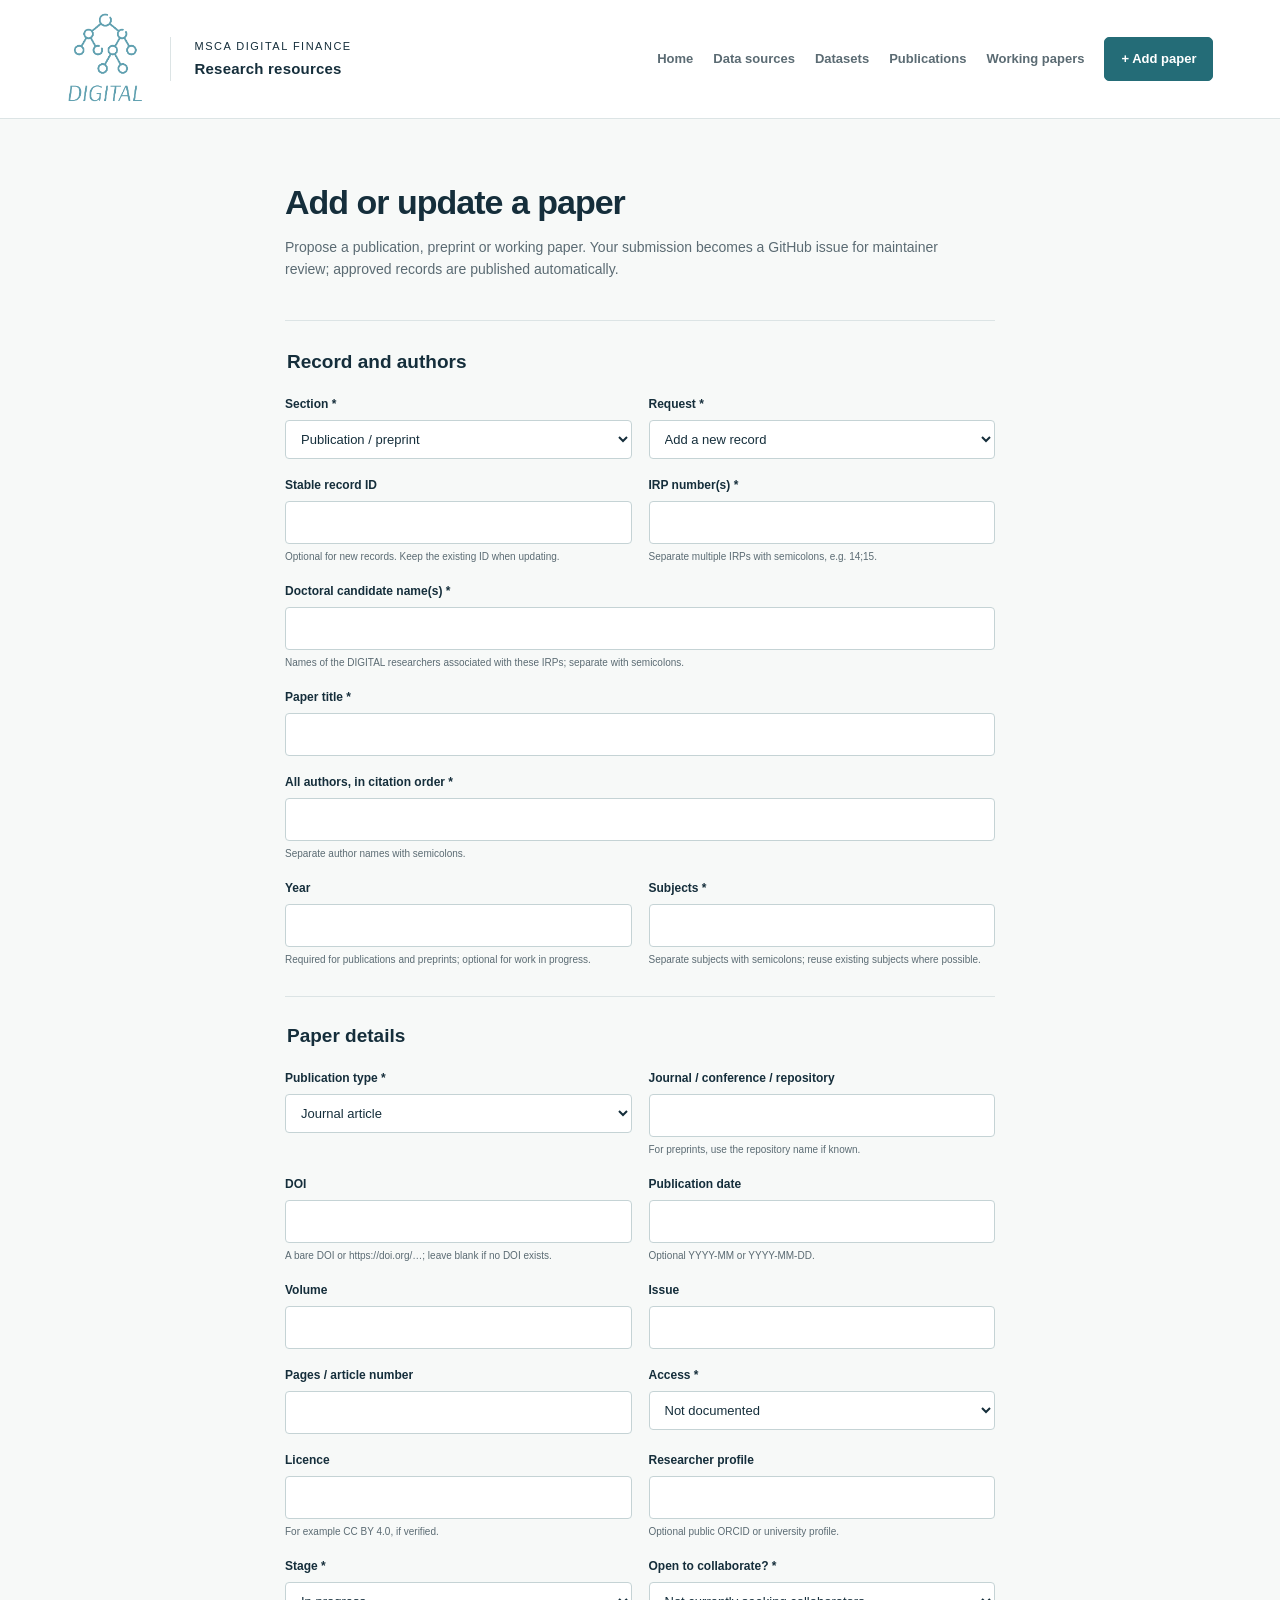
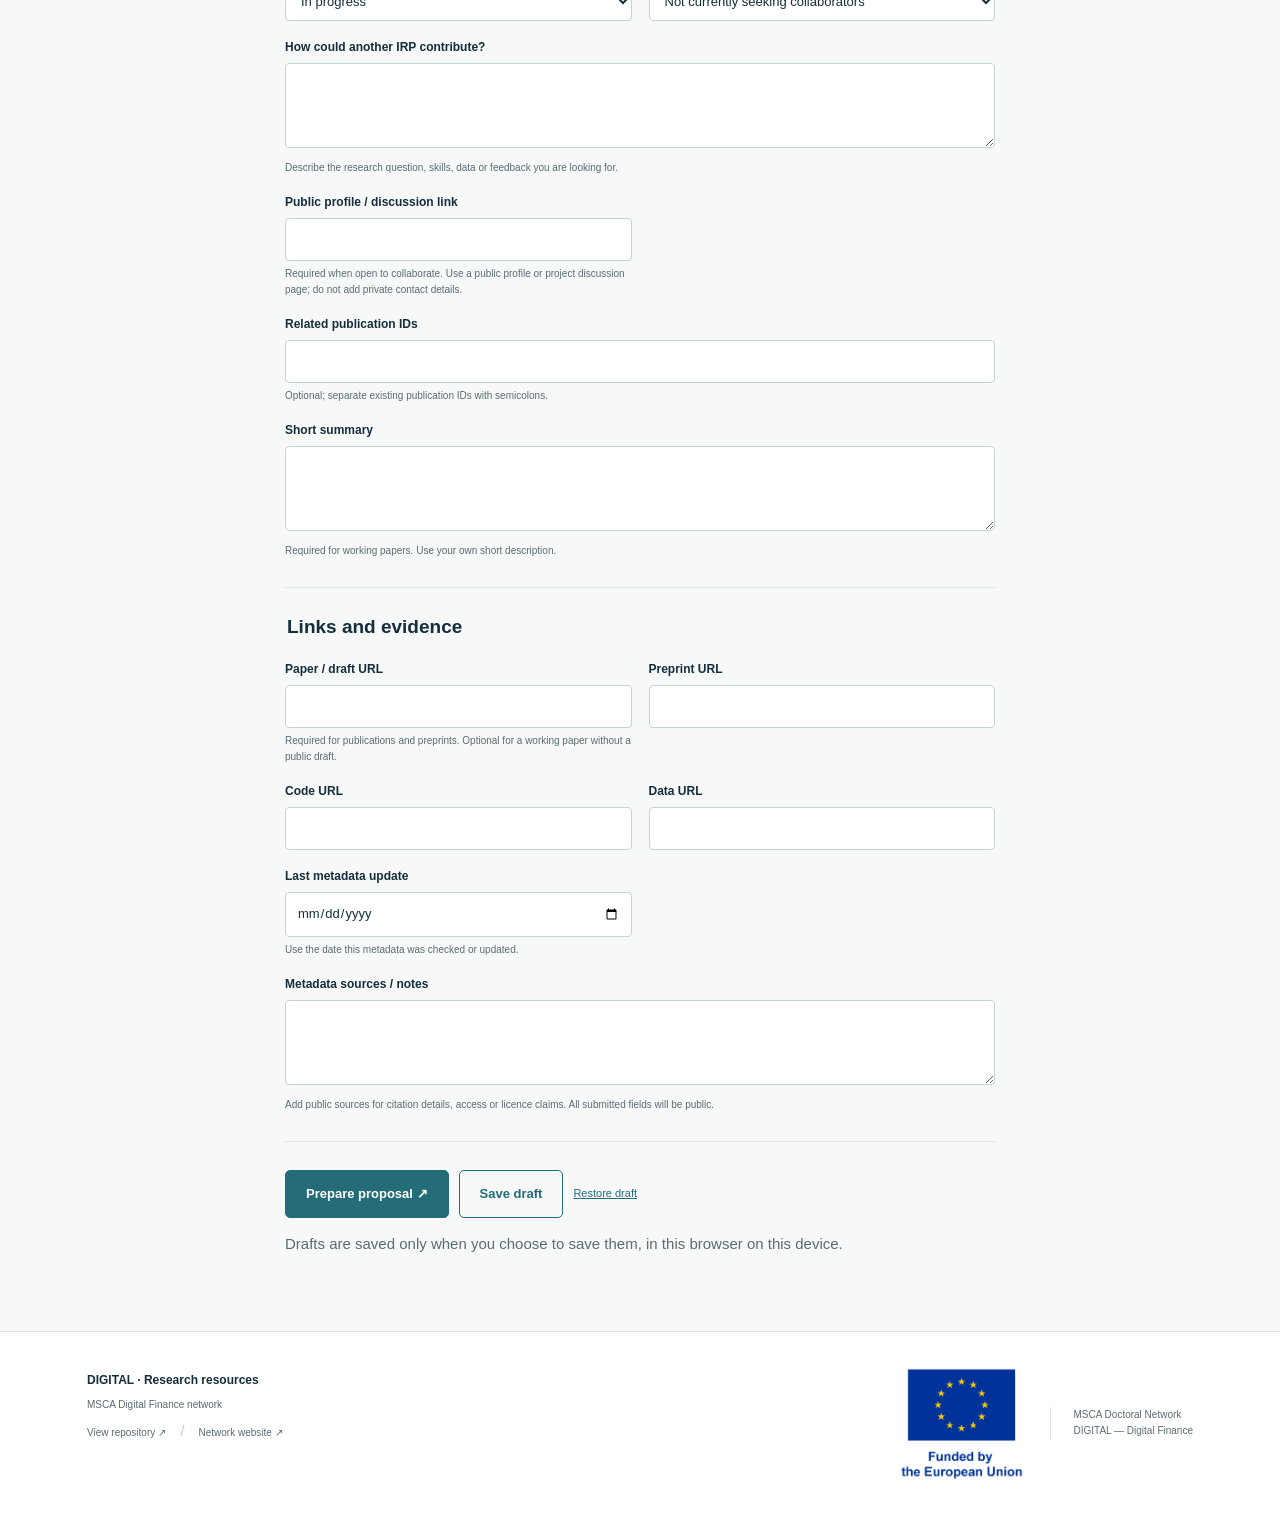
==== site/contribute.html @ f8cf473d "Build publications and working papers catalogue with issue approvals" ====
<!doctype html>
<html lang="en"><head><meta charset="utf-8"><meta name="viewport" content="width=device-width,initial-scale=1"><meta name="description" content="Publications, preprints and working papers from doctoral candidates in the MSCA Digital Finance network."><title>Add or update a paper · DIGITAL</title><link rel="stylesheet" href="assets/styles.css"><script src="assets/publications.js" defer></script></head><body><a class="skip" href="#main">Skip to content</a><header class="header"><a class="brand" href="/" aria-label="DIGITAL research resources home"><span class="logo-crop"><img src="assets/digital-logo.png" alt="DIGITAL"></span><span class="brand-label">MSCA Digital Finance<br><strong>Research resources</strong></span></a><nav aria-label="Main navigation"><a href="/">Home</a><a href="/Data_inventory/">Data sources</a><a href="/Data_inventory/datasets.html">Datasets</a><a href="/Publications/">Publications</a><a href="/Publications/working-papers.html">Working papers</a><a class="button small" href="/Publications/contribute.html">+ Add paper</a></nav></header><main id="main"><div class="page-content research-form"><div class="page-heading"><h1>Add or update a paper</h1><p>Propose a publication, preprint or working paper. Your submission becomes a GitHub issue for maintainer review; approved records are published automatically.</p></div><noscript><p>This form requires JavaScript. <a href="https://github.com/MSCA-DN-Digital-Finance/Publications/issues/new?template=research-proposal.md">Open a research proposal on GitHub</a>.</p></noscript><form id="research-form"><fieldset><legend>Record and authors</legend><div class="form-grid"><div class="field "><label for="kind">Section *</label><select id="kind" name="kind" required><option value="publication">Publication / preprint</option><option value="working-paper">Working paper</option></select></div><div class="field "><label for="action">Request *</label><select id="action" name="action" required><option value="add">Add a new record</option><option value="update">Update an existing record</option></select></div><div class="field "><label for="id">Stable record ID</label><input id="id" name="id" type="text" maxlength="700" pattern="[a-z0-9]+(-[a-z0-9]+)*"><small>Optional for new records. Keep the existing ID when updating.</small></div><div class="field "><label for="irp_numbers">IRP number(s) *</label><input id="irp_numbers" name="irp_numbers" type="text" maxlength="700" required pattern="[1-9][0-9]*(;[1-9][0-9]*)*"><small>Separate multiple IRPs with semicolons, e.g. 14;15.</small></div><div class="field wide"><label for="researcher_names">Doctoral candidate name(s) *</label><input id="researcher_names" name="researcher_names" type="text" maxlength="700" required><small>Names of the DIGITAL researchers associated with these IRPs; separate with semicolons.</small></div><div class="field wide"><label for="title">Paper title *</label><input id="title" name="title" type="text" maxlength="700" required></div><div class="field wide"><label for="authors">All authors, in citation order *</label><input id="authors" name="authors" type="text" maxlength="700" required><small>Separate author names with semicolons.</small></div><div class="field "><label for="year">Year</label><input id="year" name="year" type="text" maxlength="700" pattern="(18|19|20|21)[0-9]{2}"><small>Required for publications and preprints; optional for work in progress.</small></div><div class="field "><label for="subjects">Subjects *</label><input id="subjects" name="subjects" type="text" maxlength="700" required><small>Separate subjects with semicolons; reuse existing subjects where possible.</small></div></div></fieldset><fieldset><legend>Paper details</legend><div class="form-grid"><div class="field " data-for="publication"><label for="type">Publication type *</label><select id="type" name="type" required><option value="journal-article">Journal article</option><option value="conference-paper">Conference paper</option><option value="preprint">Preprint</option><option value="book-chapter">Book chapter</option><option value="other">Other</option></select></div><div class="field " data-for="publication"><label for="venue">Journal / conference / repository</label><input id="venue" name="venue" type="text" maxlength="700"><small>For preprints, use the repository name if known.</small></div><div class="field " data-for="publication"><label for="doi">DOI</label><input id="doi" name="doi" type="text" maxlength="700"><small>A bare DOI or https://doi.org/…; leave blank if no DOI exists.</small></div><div class="field " data-for="publication"><label for="publication_date">Publication date</label><input id="publication_date" name="publication_date" type="text" maxlength="700" pattern="[0-9]{4}-[0-9]{2}(-[0-9]{2})?"><small>Optional YYYY-MM or YYYY-MM-DD.</small></div><div class="field " data-for="publication"><label for="volume">Volume</label><input id="volume" name="volume" type="text" maxlength="700"></div><div class="field " data-for="publication"><label for="issue">Issue</label><input id="issue" name="issue" type="text" maxlength="700"></div><div class="field " data-for="publication"><label for="pages">Pages / article number</label><input id="pages" name="pages" type="text" maxlength="700"></div><div class="field " data-for="publication"><label for="access">Access *</label><select id="access" name="access" required><option value="unknown">Not documented</option><option value="open-access">Open access</option><option value="subscription">Subscription / institutional</option></select></div><div class="field " data-for="publication"><label for="license">Licence</label><input id="license" name="license" type="text" maxlength="700"><small>For example CC BY 4.0, if verified.</small></div><div class="field " data-for="publication"><label for="researcher_url">Researcher profile</label><input id="researcher_url" name="researcher_url" type="url" maxlength="700"><small>Optional public ORCID or university profile.</small></div><div class="field " data-for="working-paper"><label for="status">Stage *</label><select id="status" name="status" required><option value="in-progress">In progress</option><option value="idea">Research idea</option><option value="draft">Draft available</option><option value="under-review">Under review</option><option value="paused">Paused</option><option value="completed">Completed</option></select></div><div class="field " data-for="working-paper"><label for="open_to_collaborate">Open to collaborate? *</label><select id="open_to_collaborate" name="open_to_collaborate" required><option value="no">Not currently seeking collaborators</option><option value="yes">Yes — open to collaborate</option></select></div><div class="field wide" data-for="working-paper"><label for="collaboration_needs">How could another IRP contribute?</label><textarea id="collaboration_needs" name="collaboration_needs" rows="3" maxlength="2500"></textarea><small>Describe the research question, skills, data or feedback you are looking for.</small></div><div class="field " data-for="working-paper"><label for="contact_url">Public profile / discussion link</label><input id="contact_url" name="contact_url" type="url" maxlength="700"><small>Required when open to collaborate. Use a public profile or project discussion page; do not add private contact details.</small></div><div class="field wide" data-for="working-paper"><label for="related_publication_ids">Related publication IDs</label><input id="related_publication_ids" name="related_publication_ids" type="text" maxlength="700"><small>Optional; separate existing publication IDs with semicolons.</small></div><div class="field wide"><label for="summary">Short summary</label><textarea id="summary" name="summary" rows="3" maxlength="2500"></textarea><small>Required for working papers. Use your own short description.</small></div></div></fieldset><fieldset><legend>Links and evidence</legend><div class="form-grid"><div class="field "><label for="link">Paper / draft URL</label><input id="link" name="link" type="url" maxlength="700"><small>Required for publications and preprints. Optional for a working paper without a public draft.</small></div><div class="field " data-for="publication"><label for="preprint_url">Preprint URL</label><input id="preprint_url" name="preprint_url" type="url" maxlength="700"></div><div class="field "><label for="code_url">Code URL</label><input id="code_url" name="code_url" type="url" maxlength="700"></div><div class="field "><label for="data_url">Data URL</label><input id="data_url" name="data_url" type="url" maxlength="700"></div><div class="field "><label for="last_updated">Last metadata update</label><input id="last_updated" name="last_updated" type="date" maxlength="700"><small>Use the date this metadata was checked or updated.</small></div><div class="field wide"><label for="provenance">Metadata sources / notes</label><textarea id="provenance" name="provenance" rows="3" maxlength="2500"></textarea><small>Add public sources for citation details, access or licence claims. All submitted fields will be public.</small></div></div></fieldset><div class="form-actions"><button class="button" type="submit">Prepare proposal ↗</button><button class="button secondary" type="button" id="save-draft">Save draft</button><button class="text-button" type="button" id="restore-draft">Restore draft</button></div><p id="form-status" class="form-status" role="status" aria-live="polite"></p><section id="proposal-review" hidden><h2>Review your proposal</h2><p>No information has been sent. Open the issue, review it on GitHub, then submit it. A maintainer approves it by adding <code>publication-approved</code>; the CSV and website update automatically.</p><pre id="proposal-json" tabindex="0"></pre><div class="form-actions"><a id="open-issue" class="button" target="_blank" rel="noopener noreferrer">Open proposal on GitHub ↗</a><button id="download-json" class="button secondary" type="button">Download proposal JSON ↓</button></div><p id="long-proposal" hidden>This proposal is too long for a prefilled link. Download the JSON, then paste it into exactly one fenced <code>json</code> block in <a href="https://github.com/MSCA-DN-Digital-Finance/Publications/issues/new?template=research-proposal.md">a new issue</a>.</p></section><p class="muted">Drafts are saved only when you choose to save them, in this browser on this device.</p></form></div></main><footer class="footer"><div><strong>DIGITAL · Research resources</strong><p>MSCA Digital Finance network</p><a href="https://github.com/MSCA-DN-Digital-Finance/Publications">View repository ↗</a> <span class="footer-separator">/</span> <a href="https://www.digital-finance-msca.com/">Network website ↗</a></div><div class="funding"><img src="assets/eu-funded.png" alt="Funded by the European Union"><p>MSCA Doctoral Network<br>DIGITAL — Digital Finance</p></div></footer><!-- RESEARCH_DATA --></body></html>
---- site/assets/styles.css ----
:root{--ink:#152e3b;--muted:#5b6b73;--teal:#246c77;--accent:#79b5bd;--line:#dce4e5;--paper:#f7f9f8;--navy:#102e3b;--serif:Georgia,'Times New Roman',serif}*{box-sizing:border-box}html{scroll-behavior:smooth;scroll-padding-top:24px}body{margin:0;color:var(--ink);background:var(--paper);font:15px/1.6 -apple-system,BlinkMacSystemFont,'Segoe UI',sans-serif}a{color:var(--teal);text-decoration:none}a:hover{text-decoration:underline}button,input,select,textarea{font:inherit;color:inherit}button,a,input,select,textarea{-webkit-tap-highlight-color:transparent}button{cursor:pointer}button:disabled{cursor:default;opacity:.5}:focus-visible{outline:3px solid #b06d16;outline-offset:4px}button,a{touch-action:manipulation}.header{background:#fff;min-height:112px;padding:12px 5.2%;display:flex;justify-content:space-between;align-items:center;border-bottom:1px solid var(--line);gap:30px}.brand{display:flex;align-items:center;gap:25px;color:var(--ink)}.brand:hover{text-decoration:none}.logo-crop{position:relative;width:78px;height:94px;display:block;overflow:hidden}.logo-crop img{position:absolute;width:182px;height:182px;max-width:none;left:-53px;top:-43px}.brand-label{border-left:1px solid var(--line);padding-left:24px;font-size:11px;text-transform:uppercase;letter-spacing:1.5px;line-height:1.7}.brand-label strong{font-size:15px;letter-spacing:.2px;text-transform:none}nav{display:flex;align-items:center;gap:30px;font-size:13px;font-weight:600}nav a{color:var(--muted)}nav a.active{color:var(--teal)}.button{display:inline-flex;align-items:center;justify-content:center;gap:24px;background:var(--teal);color:white;border:1px solid var(--teal);border-radius:5px;padding:13px 20px;font-weight:600;font-size:13px;text-decoration:none;line-height:1.5}.button:hover{background:#195460;text-decoration:none}.button.small{padding:11px 16px}.button.secondary{background:transparent;color:var(--teal)}.eyebrow{font-size:10px;letter-spacing:1.9px;font-weight:700;display:flex;align-items:center;gap:9px}h1,h2,h3,p{margin-top:0}h1{font:normal clamp(38px,4.2vw,63px)/1.08 var(--serif);letter-spacing:-1.5px;margin:25px 0 22px}h1 em{font-weight:normal;color:#99c9cc}h2{font:normal 32px/1.2 var(--serif);letter-spacing:-.7px;margin:11px 0 12px}h3{font-size:16px;line-height:1.4}.catalogue{padding:35px 6.8% 30px}.section-top{display:flex;align-items:center;justify-content:space-between;gap:20px}.muted{color:var(--muted)}.text-link{font-size:12px;font-weight:600}.search-wrap{display:flex;align-items:center;gap:12px;background:white;border:1px solid #c9d6d8;border-radius:6px;padding:15px 19px;margin:22px 0 30px;box-shadow:0 2px 5px #17314003}.search-wrap input{border:0;outline:none;width:100%;font-size:14px;background:transparent}.search-wrap:focus-within{outline:2px solid var(--teal);outline-offset:1px}.search-wrap svg{flex-shrink:0;color:var(--muted)}kbd{font:12px monospace;color:var(--muted);border:1px solid var(--line);border-radius:4px;padding:0 7px}.catalogue-layout{display:grid;grid-template-columns:214px minmax(0,1fr);gap:35px}.filters{padding-top:6px}.filter-heading{display:flex;justify-content:space-between;align-items:baseline;margin-bottom:21px}.filter-heading h3{font-size:12px;font-weight:600;margin:0}.text-button{padding:0;border:0;background:transparent;color:var(--teal);font-size:11px;text-decoration:underline}.filters label{display:block;font-size:11px;font-weight:600;margin-bottom:7px}.filters select{width:100%;padding:9px 10px;background:white;border:1px solid var(--line);border-radius:4px;margin-bottom:22px;font-size:12px}.filter-tip{border-top:1px solid var(--line);padding-top:22px;color:var(--muted);font-size:11px;display:flex;gap:9px}.filter-tip p{margin-bottom:16px}.filters>.text-link{font-size:11px}.results-toolbar{display:flex;justify-content:space-between;align-items:center;gap:10px}.tabs{display:flex;gap:3px;border-bottom:1px solid var(--line)}.tabs button{border:0;border-bottom:2px solid transparent;background:transparent;font-size:12px;font-weight:600;padding:7px 10px 12px;color:var(--muted)}.tabs button.selected{border-color:var(--teal);color:var(--teal)}.tabs span{font-size:10px;padding:2px 5px;background:#e9eeef;border-radius:4px;margin-left:3px}.sort-label{font-size:10px;color:var(--muted);white-space:nowrap}.sort-label select{border:0;background:transparent;font-size:11px;max-width:130px}.results-meta{display:flex;justify-content:space-between;font-size:10px;color:var(--muted);padding:17px 0 12px}.results-meta p{margin:0}.entry{display:grid;grid-template-columns:minmax(0,1fr) 182px;gap:24px;background:white;border:1px solid var(--line);border-radius:6px;margin-bottom:12px;padding:23px 24px;transition:border-color .15s,box-shadow .15s}.entry:hover{border-color:#8db7bd;box-shadow:0 3px 12px #12374508}.entry-top{display:flex;align-items:center;gap:12px;margin-bottom:8px}.entry-type{font-size:9px;text-transform:uppercase;letter-spacing:1.1px;color:var(--muted)}.entry h3{margin:0 0 7px;font-size:17px;font-weight:600;overflow-wrap:anywhere}.entry-title{color:var(--ink);text-align:left;background:transparent;border:0;padding:0;font-weight:600;line-height:1.4}.entry-title:hover{color:var(--teal);text-decoration:underline}.entry p{font-size:12px;color:var(--muted);line-height:1.65;margin-bottom:13px;display:-webkit-box;-webkit-line-clamp:2;-webkit-box-orient:vertical;overflow:hidden}.tags{display:flex;flex-wrap:wrap;gap:6px}.tag{color:#576d75;background:#f0f4f3;border-radius:3px;padding:2px 7px;font-size:9px}.entry-aside{border-left:1px solid #edf0f1;padding-left:21px;display:flex;align-items:flex-start;flex-direction:column;gap:10px}.badge{display:inline-flex;align-items:center;gap:6px;font-size:10px;font-weight:600;padding:4px 9px;background:#e9f4ed;color:#286347;border-radius:4px}.badge:before{content:'';width:5px;height:5px;background:currentColor;border-radius:50%;flex-shrink:0}.badge.request{background:#fbf0dd;color:#805b17}.badge.institutional,.badge.restricted{background:#eeeaf4;color:#65507e}.badge.unknown{background:#edf0f1;color:#5b6b73}.entry-fact{font-size:10px;color:var(--muted);line-height:1.6}.entry-fact strong{font-weight:500;color:var(--ink)}.entry-aside button{font-size:10px;background:none;border:0;padding:0;color:var(--teal);font-weight:600;margin-top:auto}.empty{padding:50px 20px;text-align:center;border:1px dashed var(--line);border-radius:6px}.contribute-banner{margin:0 6.8% 65px;padding:35px 38px;background:#eaf1f0;border:1px solid #dce6e4;border-radius:6px;display:flex;justify-content:space-between;align-items:center;gap:30px}.contribute-banner h2{font-size:27px}.contribute-banner p{font-size:12px;color:var(--muted);margin:0}.footer{border-top:1px solid var(--line);padding:35px 6.8%;display:flex;justify-content:space-between;gap:35px;background:white}.footer strong{font-size:12px}.footer p,.footer a{font-size:10px;color:var(--muted);margin:6px 0}.footer-separator{padding:0 10px;color:#c4cece}.funding{display:flex;align-items:center;gap:25px}.funding img{width:125px;height:auto}.funding p{border-left:1px solid var(--line);padding-left:22px}.skip{position:absolute;left:15px;top:-100px;z-index:99;background:white;padding:12px}.skip:focus{top:10px}dialog{border:0;border-radius:10px;padding:0;width:min(940px,94vw);max-height:90vh;color:var(--ink);box-shadow:0 24px 90px #102e3b40}dialog::backdrop{background:#0a222bbb;backdrop-filter:blur(3px)}.dialog-close{position:absolute;top:15px;right:17px;width:35px;height:35px;background:white;border:1px solid var(--line);border-radius:50%;font-size:25px;line-height:1}.detail-header{background:#f0f5f4;padding:38px 45px 25px}.detail-header h2{font-size:32px;margin-right:25px;overflow-wrap:anywhere}.detail-header p{color:var(--muted);font-size:13px;max-width:740px}.detail-body{padding:30px 45px 40px}.access-panel{background:#f2f7f5;border-left:3px solid var(--teal);padding:20px 23px;margin-bottom:28px}.access-panel h3{font-size:12px;text-transform:uppercase;letter-spacing:1px;margin-bottom:9px}.access-panel p{font-size:13px;white-space:pre-line}.detail-grid{display:grid;grid-template-columns:1fr 1fr;gap:15px 35px;margin:0}.detail-grid>div{border-bottom:1px solid var(--line);padding-bottom:15px}.detail-grid dt{font-size:10px;color:var(--muted);text-transform:uppercase;letter-spacing:1px;margin-bottom:7px}.detail-grid dd{font-size:13px;margin:0;white-space:pre-line;overflow-wrap:anywhere}.unknown-value{color:#69777e;font-style:italic}.detail-links{display:flex;flex-wrap:wrap;gap:15px;margin-top:25px}.detail-provenance{border-top:1px solid var(--line);margin-top:28px;padding-top:18px;color:var(--muted);font-size:11px}.related{margin-top:25px}.related button{background:white;border:1px solid var(--line);padding:8px 12px;border-radius:4px;color:var(--teal);font-size:12px;margin:4px}.page-heading{padding:50px 0 25px;border-bottom:1px solid var(--line);margin-bottom:30px}.page-heading h1{font-size:45px;margin:15px 0}.page-heading p{color:var(--muted);max-width:700px;font-size:14px}.page-content{max-width:1020px;margin:auto;padding:0 35px 60px}.form-layout{display:grid;grid-template-columns:minmax(0,1fr) 235px;gap:45px}fieldset{border:0;border-bottom:1px solid var(--line);padding:0 0 28px;margin:0 0 28px;min-width:0}legend{font:normal 25px var(--serif);margin-bottom:22px}.form-grid{display:grid;grid-template-columns:1fr 1fr;gap:17px}.field.wide{grid-column:1/-1}.field label{display:block;font-size:12px;font-weight:600;margin-bottom:6px}.field input,.field select,.field textarea{width:100%;border:1px solid #c5d3d5;background:#fff;border-radius:4px;padding:10px 11px;font-size:13px}.field textarea{resize:vertical;min-height:85px}.field small{font-size:10px;color:var(--muted);display:block;margin-top:5px}.form-aside{font-size:12px;color:var(--muted)}.form-aside h3{color:var(--ink);font-size:13px}.form-aside ol{padding-left:19px;line-height:1.8}.form-aside li{margin-bottom:10px}.callout{background:#eaf1f0;border-radius:6px;padding:22px}.form-actions{display:flex;flex-wrap:wrap;gap:10px}.form-status{font-size:12px;color:var(--teal);margin-top:14px}pre{background:#eef2f2;padding:18px;white-space:pre-wrap;overflow-wrap:anywhere;font:11px/1.6 monospace;border-radius:5px;max-height:400px;overflow:auto}.guide-grid{display:grid;grid-template-columns:1fr 1fr;gap:28px}.guide-card{padding:25px;background:white;border:1px solid var(--line);border-radius:6px}.guide-card h2{font-size:25px}.guide-card p,.guide-card li{font-size:13px;color:var(--muted)}.guide-card ul{padding-left:18px}.inline-links{display:flex;gap:15px;flex-wrap:wrap}.no-scroll{overflow:hidden}[hidden]{display:none!important}@media(min-width:1600px){body{max-width:1600px;margin:auto}}@media(max-width:1100px){.header{padding-inline:4%}nav{gap:18px}.catalogue{padding-inline:5%}.catalogue-layout{grid-template-columns:185px minmax(0,1fr);gap:23px}.entry{padding:20px;grid-template-columns:minmax(0,1fr) 145px;gap:15px}.entry-aside{padding-left:15px}.results-toolbar{align-items:flex-start}.tabs button{padding-inline:5px}.sort-label{padding-top:6px}.results-meta>span{display:none}}@media(max-width:760px){.header{flex-wrap:wrap;gap:10px;padding:12px 5%}.brand-label{padding-left:15px}.brand{gap:12px}nav{width:100%;justify-content:space-between;gap:10px;font-size:11px;padding:7px 0}nav .button{font-size:11px;padding:8px 10px}.note-icon,.catalogue{padding:35px 5%}.section-top{align-items:flex-start;flex-direction:column;gap:5px}h2{font-size:29px}.eyebrow{font-size:8px}.search-wrap{margin:18px 0 23px;padding:13px}.search-wrap input{font-size:12px}kbd{display:none}.catalogue-layout{display:block}.filters{display:grid;grid-template-columns:1fr 1fr;column-gap:12px;margin-bottom:16px}.filter-heading{grid-column:1/-1;margin-bottom:13px}.filters label{margin-bottom:4px}.filters select{margin-bottom:12px;grid-row:auto}.filters label[for=access-filter]{grid-column:1;grid-row:2}.filters #access-filter{grid-column:1;grid-row:3}.filters label[for=subject-filter]{grid-column:2;grid-row:2}.filters #subject-filter{grid-column:2;grid-row:3}.filters label[for=region-filter]{grid-column:1;grid-row:4}.filters #region-filter{grid-column:1;grid-row:5}.filters label[for=irp-filter]{grid-column:2;grid-row:4}.filters #irp-filter{grid-column:2;grid-row:5}.filters label[for=format-filter]{grid-column:1;grid-row:6}.filters #format-filter{grid-column:1;grid-row:7}.filter-tip{grid-column:1/-1;padding-top:10px}.filters>.text-link{display:none}.tabs button{font-size:11px;padding:8px 7px}.results-toolbar{flex-wrap:wrap;gap:10px}.sort-label{margin-left:auto}.entry{grid-template-columns:1fr;gap:15px;padding:18px}.entry h3{font-size:16px}.entry-aside{border-left:0;border-top:1px solid #edf0f1;padding:12px 0 0;flex-direction:row;align-items:center;flex-wrap:wrap;gap:10px 16px}.entry-aside button{margin:0 0 0 auto}.entry p{-webkit-line-clamp:3}.entry-fact{font-size:9px}.contribute-banner{margin:0 5% 35px;display:block;padding:25px}.contribute-banner .button{margin-top:20px}.contribute-banner h2{font-size:25px}.footer{flex-direction:column;padding:25px 5%;gap:25px}.funding img{width:115px}.detail-header,.detail-body{padding:28px 22px}.detail-header h2{font-size:27px}.detail-grid{grid-template-columns:1fr}.page-content{padding:0 22px 40px}.page-heading{padding-top:30px}.page-heading h1{font-size:36px}.form-layout,.guide-grid{grid-template-columns:1fr;gap:25px}.form-aside{grid-row:1}.form-grid{grid-template-columns:1fr}.field{grid-column:1/-1}.desktop{display:none}}@media(prefers-reduced-motion:reduce){html{scroll-behavior:auto}*{transition:none!important}}

/* The source catalogue is the homepage; subjects link directly to its provider list. */
.source-heading h1{font-family:inherit;font-size:34px;font-weight:600;line-height:1.2;letter-spacing:-1px;margin:0 0 8px}
.source-heading p{font-size:13px;color:var(--muted);margin:0}
.inventory-counts{display:flex;gap:20px;color:var(--muted);font-size:12px;white-space:nowrap}
.inventory-counts strong{color:var(--ink);font-weight:600}
.subject-browser{margin:25px 0 24px;padding:17px 22px 20px;background:#fff;border:1px solid var(--line);border-radius:6px}
.subject-heading{display:flex;justify-content:space-between;align-items:baseline;gap:15px;margin-bottom:14px}
.subject-heading h2{font-family:inherit;font-size:12px;font-weight:600;letter-spacing:0;margin:0}
.subject-heading>span{font-size:10px;color:var(--muted)}
.subject-cloud{display:flex;flex-wrap:wrap;justify-content:center;align-items:center;gap:8px 12px;max-width:940px;margin:0 auto}
.subject-chip{display:inline-flex;align-items:center;gap:7px;min-height:38px;max-width:100%;font-size:var(--subject-size,13px);line-height:1.2;font-weight:500;border:1px solid transparent;border-radius:5px;padding:6px 9px;background:transparent;color:var(--teal);text-align:left;overflow-wrap:anywhere}
.subject-chip:hover{background:#edf5f4;border-color:#c5dcde}
.subject-chip[aria-pressed=true]{background:#e3efed;border-color:#a6c8c9;color:#164f58}
.subject-chip.subject-all{font-size:12px;color:var(--muted)}
.subject-count{font-size:10px;font-weight:400;color:var(--muted);align-self:flex-start;margin-top:2px}
.list-heading{display:flex;justify-content:space-between;align-items:baseline;gap:15px}
.list-heading h2{font-family:inherit;font-size:20px;line-height:1.4;font-weight:600;letter-spacing:-.3px;margin:0;scroll-margin-top:25px}
.catalogue .search-wrap{margin:17px 0 23px}
.contribute-note{margin:0 6.8% 35px;font-size:12px;color:var(--muted)}
@media(max-width:760px){
 .source-heading{gap:15px}.source-heading h1{font-size:29px}.inventory-counts{font-size:11px;gap:16px}
 .catalogue{padding-top:25px}.subject-browser{padding:15px 12px;margin:20px 0}.subject-heading{gap:8px;margin-bottom:10px}.subject-heading>span{font-size:9px}
 .subject-cloud{gap:4px}.subject-chip{font-size:clamp(13px,var(--subject-size,13px),20px);padding:5px 7px;gap:5px;min-height:36px}.subject-count{font-size:9px}
 .list-heading{flex-wrap:wrap;gap:7px}.list-heading h2{font-size:19px}.list-heading .text-link{font-size:10px}.contribute-note{margin:0 5% 25px}
}

.filter-toggle{display:none}
#catalogue-results{scroll-margin-top:24px}
@media(max-width:760px){
 .filter-toggle{display:flex;align-items:center;justify-content:space-between;width:100%;padding:9px 12px;margin:0 0 17px;background:white;border:1px solid var(--line);border-radius:4px;font-size:12px}
 .filters{display:none}.filters.mobile-open{display:grid}
}

.results-toolbar{margin-bottom:16px;min-height:32px;border-bottom:1px solid var(--line);padding-bottom:12px}
.results-toolbar #result-count{font-size:12px;color:var(--muted);margin:0}
@media(max-width:760px){nav{flex-wrap:wrap;justify-content:flex-start;gap:10px 18px}nav .button{margin-left:auto}}

.header{flex-wrap:wrap}.header nav{flex-wrap:wrap;gap:12px 20px}nav a[aria-current=page]{color:var(--teal)}
@media(min-width:1101px){.header nav{margin-left:auto}}

.paper{display:block}.paper h2{font-family:inherit;letter-spacing:0;font-weight:600;font-size:20px;margin:8px 0}.paper h2 a{color:var(--ink)}.paper .authors{display:block;font-size:13px;color:var(--ink);margin:10px 0}.paper .paper-summary{display:block;-webkit-line-clamp:unset;margin-top:12px}.paper .venue{font-size:12px;color:var(--muted)}.paper .entry-top{flex-wrap:wrap;justify-content:space-between}.paper details{margin-top:18px;border-top:1px solid var(--line);padding-top:13px}.paper summary{font-size:12px;color:var(--teal);cursor:pointer;font-weight:600}.paper .detail-grid{margin-top:20px}.paper .detail-grid dd{font-size:12px}.paper .paper-links{display:flex;gap:16px;flex-wrap:wrap;margin-top:16px}.paper-links a,.paper-links button{font-size:12px}.paper .citation{font-size:12px;display:block;white-space:pre-line;margin:15px 0 0}.paper .provenance{font-size:10px;display:block;margin-top:20px}.collaborate{background:#e4f3ec;color:#246444}.paper .collaboration-note{display:block;background:#eff6f2;padding:15px;border-radius:4px;margin-top:15px}.research-form{max-width:780px}.form-heading{margin-bottom:25px}.research-form .page-heading h1{font-family:inherit;font-size:34px;font-weight:600;letter-spacing:-1px}.research-form legend{font-family:inherit;font-size:19px;font-weight:600}.research-form>p{color:var(--muted);font-size:13px}.details-actions{display:flex;gap:18px;flex-wrap:wrap;margin-top:20px}.filters.mobile-open{display:block!important}.empty h2{font-family:inherit;font-size:22px;font-weight:600}.empty p{color:var(--muted);font-size:13px}#research-results{scroll-margin-top:20px}.results-toolbar{align-items:center}.filters label{margin-top:7px}.filters select{margin-bottom:18px}
@media(max-width:760px){.paper h2{font-size:18px}.paper .authors{font-size:12px}.paper .detail-grid{grid-template-columns:1fr}.paper .entry-top{gap:8px}.filters.mobile-open{display:block!important}.source-heading p{max-width:520px}}
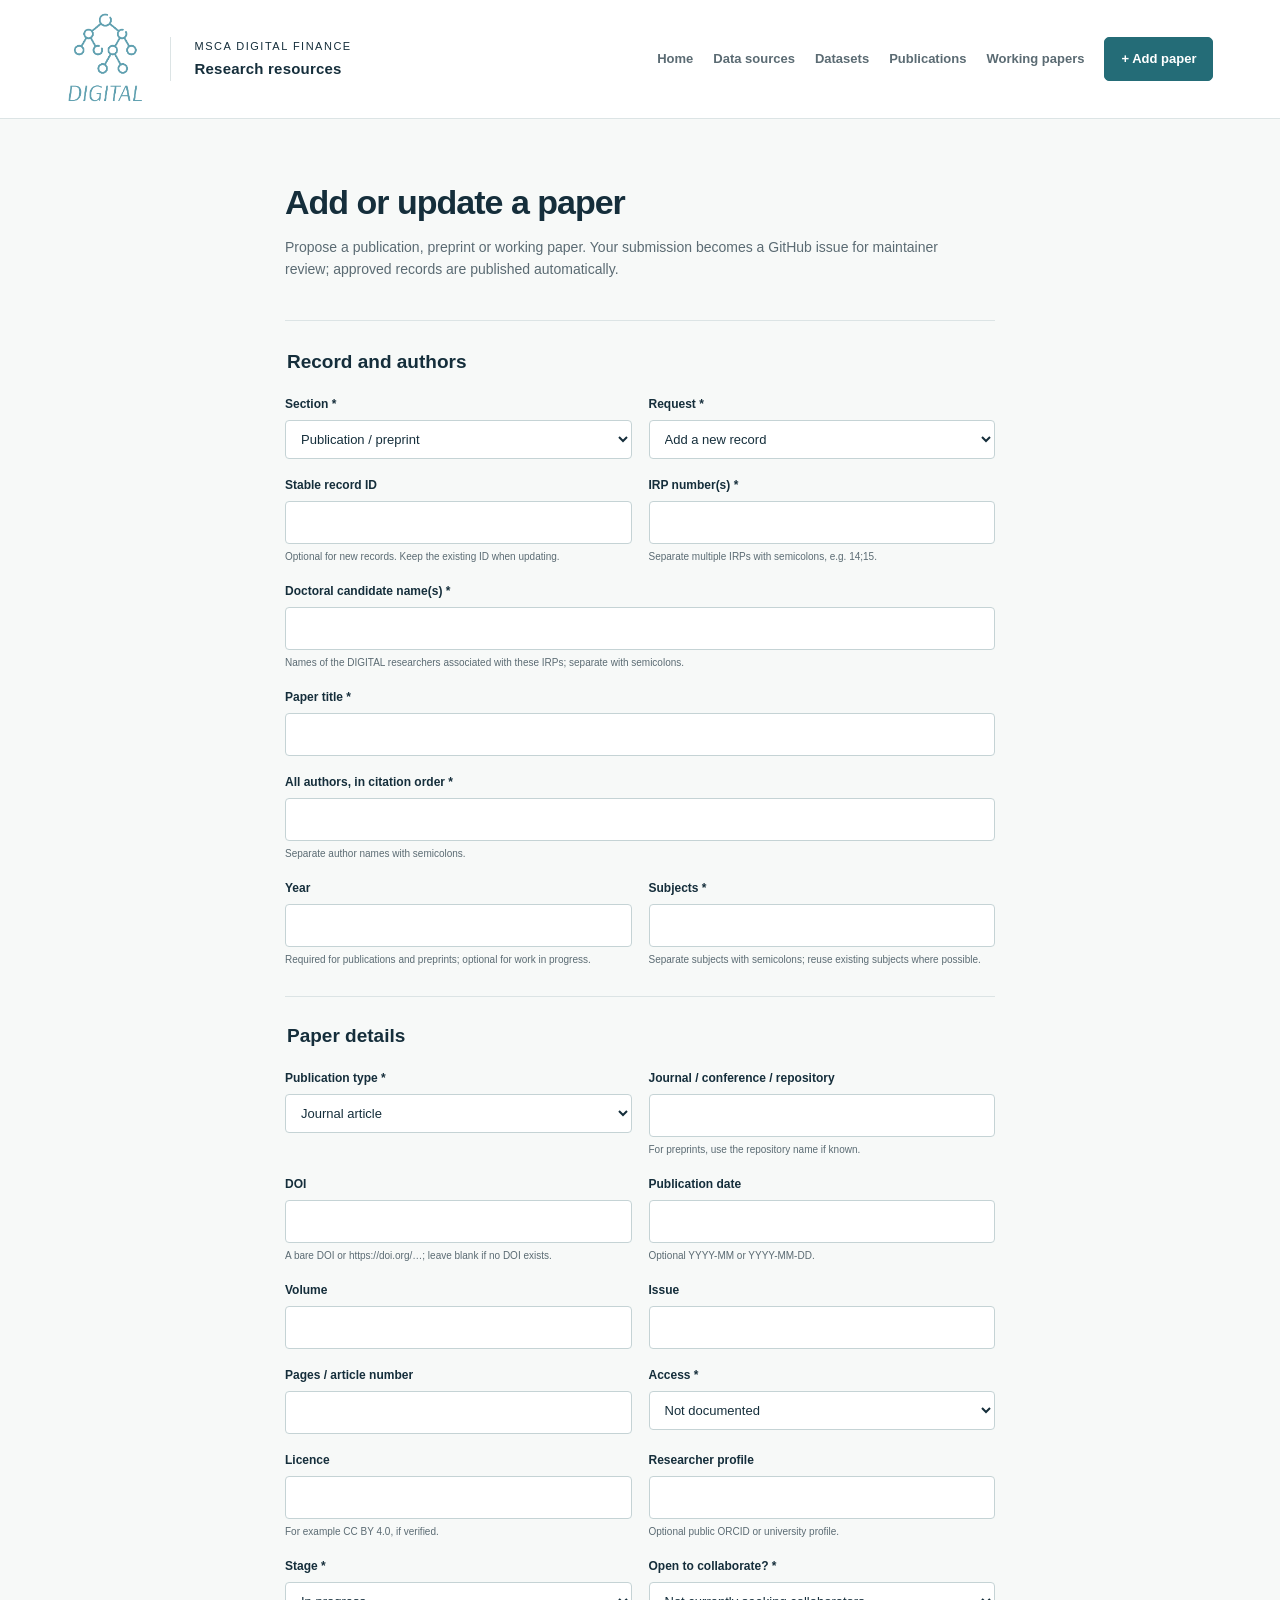
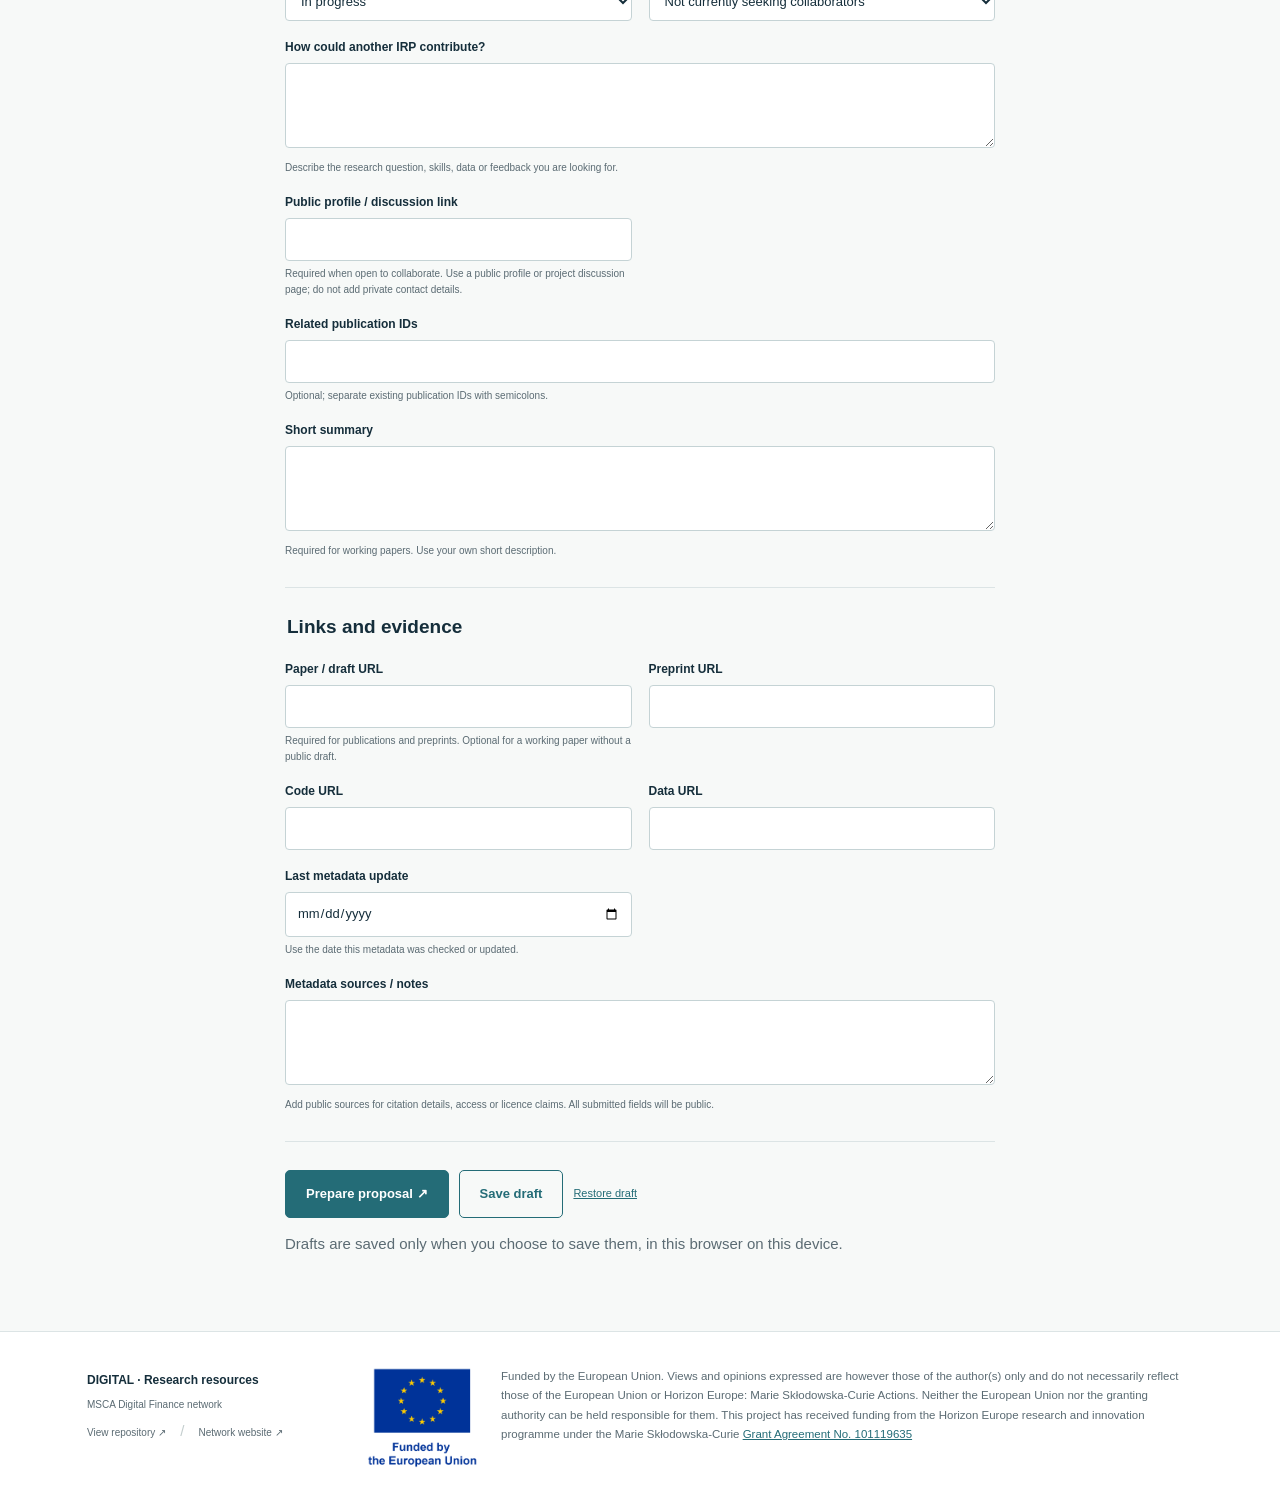
==== commit 66eb1099: "Add full EU funding acknowledgement and isolate catalogue tests" ====
--- a/site/contribute.html
+++ b/site/contribute.html
@@ -1,2 +1,2 @@
 <!doctype html>
-<html lang="en"><head><meta charset="utf-8"><meta name="viewport" content="width=device-width,initial-scale=1"><meta name="description" content="Publications, preprints and working papers from doctoral candidates in the MSCA Digital Finance network."><title>Add or update a paper · DIGITAL</title><link rel="stylesheet" href="assets/styles.css"><script src="assets/publications.js" defer></script></head><body><a class="skip" href="#main">Skip to content</a><header class="header"><a class="brand" href="/" aria-label="DIGITAL research resources home"><span class="logo-crop"><img src="assets/digital-logo.png" alt="DIGITAL"></span><span class="brand-label">MSCA Digital Finance<br><strong>Research resources</strong></span></a><nav aria-label="Main navigation"><a href="/">Home</a><a href="/Data_inventory/">Data sources</a><a href="/Data_inventory/datasets.html">Datasets</a><a href="/Publications/">Publications</a><a href="/Publications/working-papers.html">Working papers</a><a class="button small" href="/Publications/contribute.html">+ Add paper</a></nav></header><main id="main"><div class="page-content research-form"><div class="page-heading"><h1>Add or update a paper</h1><p>Propose a publication, preprint or working paper. Your submission becomes a GitHub issue for maintainer review; approved records are published automatically.</p></div><noscript><p>This form requires JavaScript. <a href="https://github.com/MSCA-DN-Digital-Finance/Publications/issues/new?template=research-proposal.md">Open a research proposal on GitHub</a>.</p></noscript><form id="research-form"><fieldset><legend>Record and authors</legend><div class="form-grid"><div class="field "><label for="kind">Section *</label><select id="kind" name="kind" required><option value="publication">Publication / preprint</option><option value="working-paper">Working paper</option></select></div><div class="field "><label for="action">Request *</label><select id="action" name="action" required><option value="add">Add a new record</option><option value="update">Update an existing record</option></select></div><div class="field "><label for="id">Stable record ID</label><input id="id" name="id" type="text" maxlength="700" pattern="[a-z0-9]+(-[a-z0-9]+)*"><small>Optional for new records. Keep the existing ID when updating.</small></div><div class="field "><label for="irp_numbers">IRP number(s) *</label><input id="irp_numbers" name="irp_numbers" type="text" maxlength="700" required pattern="[1-9][0-9]*(;[1-9][0-9]*)*"><small>Separate multiple IRPs with semicolons, e.g. 14;15.</small></div><div class="field wide"><label for="researcher_names">Doctoral candidate name(s) *</label><input id="researcher_names" name="researcher_names" type="text" maxlength="700" required><small>Names of the DIGITAL researchers associated with these IRPs; separate with semicolons.</small></div><div class="field wide"><label for="title">Paper title *</label><input id="title" name="title" type="text" maxlength="700" required></div><div class="field wide"><label for="authors">All authors, in citation order *</label><input id="authors" name="authors" type="text" maxlength="700" required><small>Separate author names with semicolons.</small></div><div class="field "><label for="year">Year</label><input id="year" name="year" type="text" maxlength="700" pattern="(18|19|20|21)[0-9]{2}"><small>Required for publications and preprints; optional for work in progress.</small></div><div class="field "><label for="subjects">Subjects *</label><input id="subjects" name="subjects" type="text" maxlength="700" required><small>Separate subjects with semicolons; reuse existing subjects where possible.</small></div></div></fieldset><fieldset><legend>Paper details</legend><div class="form-grid"><div class="field " data-for="publication"><label for="type">Publication type *</label><select id="type" name="type" required><option value="journal-article">Journal article</option><option value="conference-paper">Conference paper</option><option value="preprint">Preprint</option><option value="book-chapter">Book chapter</option><option value="other">Other</option></select></div><div class="field " data-for="publication"><label for="venue">Journal / conference / repository</label><input id="venue" name="venue" type="text" maxlength="700"><small>For preprints, use the repository name if known.</small></div><div class="field " data-for="publication"><label for="doi">DOI</label><input id="doi" name="doi" type="text" maxlength="700"><small>A bare DOI or https://doi.org/…; leave blank if no DOI exists.</small></div><div class="field " data-for="publication"><label for="publication_date">Publication date</label><input id="publication_date" name="publication_date" type="text" maxlength="700" pattern="[0-9]{4}-[0-9]{2}(-[0-9]{2})?"><small>Optional YYYY-MM or YYYY-MM-DD.</small></div><div class="field " data-for="publication"><label for="volume">Volume</label><input id="volume" name="volume" type="text" maxlength="700"></div><div class="field " data-for="publication"><label for="issue">Issue</label><input id="issue" name="issue" type="text" maxlength="700"></div><div class="field " data-for="publication"><label for="pages">Pages / article number</label><input id="pages" name="pages" type="text" maxlength="700"></div><div class="field " data-for="publication"><label for="access">Access *</label><select id="access" name="access" required><option value="unknown">Not documented</option><option value="open-access">Open access</option><option value="subscription">Subscription / institutional</option></select></div><div class="field " data-for="publication"><label for="license">Licence</label><input id="license" name="license" type="text" maxlength="700"><small>For example CC BY 4.0, if verified.</small></div><div class="field " data-for="publication"><label for="researcher_url">Researcher profile</label><input id="researcher_url" name="researcher_url" type="url" maxlength="700"><small>Optional public ORCID or university profile.</small></div><div class="field " data-for="working-paper"><label for="status">Stage *</label><select id="status" name="status" required><option value="in-progress">In progress</option><option value="idea">Research idea</option><option value="draft">Draft available</option><option value="under-review">Under review</option><option value="paused">Paused</option><option value="completed">Completed</option></select></div><div class="field " data-for="working-paper"><label for="open_to_collaborate">Open to collaborate? *</label><select id="open_to_collaborate" name="open_to_collaborate" required><option value="no">Not currently seeking collaborators</option><option value="yes">Yes — open to collaborate</option></select></div><div class="field wide" data-for="working-paper"><label for="collaboration_needs">How could another IRP contribute?</label><textarea id="collaboration_needs" name="collaboration_needs" rows="3" maxlength="2500"></textarea><small>Describe the research question, skills, data or feedback you are looking for.</small></div><div class="field " data-for="working-paper"><label for="contact_url">Public profile / discussion link</label><input id="contact_url" name="contact_url" type="url" maxlength="700"><small>Required when open to collaborate. Use a public profile or project discussion page; do not add private contact details.</small></div><div class="field wide" data-for="working-paper"><label for="related_publication_ids">Related publication IDs</label><input id="related_publication_ids" name="related_publication_ids" type="text" maxlength="700"><small>Optional; separate existing publication IDs with semicolons.</small></div><div class="field wide"><label for="summary">Short summary</label><textarea id="summary" name="summary" rows="3" maxlength="2500"></textarea><small>Required for working papers. Use your own short description.</small></div></div></fieldset><fieldset><legend>Links and evidence</legend><div class="form-grid"><div class="field "><label for="link">Paper / draft URL</label><input id="link" name="link" type="url" maxlength="700"><small>Required for publications and preprints. Optional for a working paper without a public draft.</small></div><div class="field " data-for="publication"><label for="preprint_url">Preprint URL</label><input id="preprint_url" name="preprint_url" type="url" maxlength="700"></div><div class="field "><label for="code_url">Code URL</label><input id="code_url" name="code_url" type="url" maxlength="700"></div><div class="field "><label for="data_url">Data URL</label><input id="data_url" name="data_url" type="url" maxlength="700"></div><div class="field "><label for="last_updated">Last metadata update</label><input id="last_updated" name="last_updated" type="date" maxlength="700"><small>Use the date this metadata was checked or updated.</small></div><div class="field wide"><label for="provenance">Metadata sources / notes</label><textarea id="provenance" name="provenance" rows="3" maxlength="2500"></textarea><small>Add public sources for citation details, access or licence claims. All submitted fields will be public.</small></div></div></fieldset><div class="form-actions"><button class="button" type="submit">Prepare proposal ↗</button><button class="button secondary" type="button" id="save-draft">Save draft</button><button class="text-button" type="button" id="restore-draft">Restore draft</button></div><p id="form-status" class="form-status" role="status" aria-live="polite"></p><section id="proposal-review" hidden><h2>Review your proposal</h2><p>No information has been sent. Open the issue, review it on GitHub, then submit it. A maintainer approves it by adding <code>publication-approved</code>; the CSV and website update automatically.</p><pre id="proposal-json" tabindex="0"></pre><div class="form-actions"><a id="open-issue" class="button" target="_blank" rel="noopener noreferrer">Open proposal on GitHub ↗</a><button id="download-json" class="button secondary" type="button">Download proposal JSON ↓</button></div><p id="long-proposal" hidden>This proposal is too long for a prefilled link. Download the JSON, then paste it into exactly one fenced <code>json</code> block in <a href="https://github.com/MSCA-DN-Digital-Finance/Publications/issues/new?template=research-proposal.md">a new issue</a>.</p></section><p class="muted">Drafts are saved only when you choose to save them, in this browser on this device.</p></form></div></main><footer class="footer"><div><strong>DIGITAL · Research resources</strong><p>MSCA Digital Finance network</p><a href="https://github.com/MSCA-DN-Digital-Finance/Publications">View repository ↗</a> <span class="footer-separator">/</span> <a href="https://www.digital-finance-msca.com/">Network website ↗</a></div><div class="funding"><img src="assets/eu-funded.png" alt="Funded by the European Union"><p>MSCA Doctoral Network<br>DIGITAL — Digital Finance</p></div></footer><!-- RESEARCH_DATA --></body></html>
+<html lang="en"><head><meta charset="utf-8"><meta name="viewport" content="width=device-width,initial-scale=1"><meta name="description" content="Publications, preprints and working papers from doctoral candidates in the MSCA Digital Finance network."><title>Add or update a paper · DIGITAL</title><link rel="stylesheet" href="assets/styles.css"><script src="assets/publications.js" defer></script></head><body><a class="skip" href="#main">Skip to content</a><header class="header"><a class="brand" href="/" aria-label="DIGITAL research resources home"><span class="logo-crop"><img src="assets/digital-logo.png" alt="DIGITAL"></span><span class="brand-label">MSCA Digital Finance<br><strong>Research resources</strong></span></a><nav aria-label="Main navigation"><a href="/">Home</a><a href="/Data_inventory/">Data sources</a><a href="/Data_inventory/datasets.html">Datasets</a><a href="/Publications/">Publications</a><a href="/Publications/working-papers.html">Working papers</a><a class="button small" href="/Publications/contribute.html">+ Add paper</a></nav></header><main id="main"><div class="page-content research-form"><div class="page-heading"><h1>Add or update a paper</h1><p>Propose a publication, preprint or working paper. Your submission becomes a GitHub issue for maintainer review; approved records are published automatically.</p></div><noscript><p>This form requires JavaScript. <a href="https://github.com/MSCA-DN-Digital-Finance/Publications/issues/new?template=research-proposal.md">Open a research proposal on GitHub</a>.</p></noscript><form id="research-form"><fieldset><legend>Record and authors</legend><div class="form-grid"><div class="field "><label for="kind">Section *</label><select id="kind" name="kind" required><option value="publication">Publication / preprint</option><option value="working-paper">Working paper</option></select></div><div class="field "><label for="action">Request *</label><select id="action" name="action" required><option value="add">Add a new record</option><option value="update">Update an existing record</option></select></div><div class="field "><label for="id">Stable record ID</label><input id="id" name="id" type="text" maxlength="700" pattern="[a-z0-9]+(-[a-z0-9]+)*"><small>Optional for new records. Keep the existing ID when updating.</small></div><div class="field "><label for="irp_numbers">IRP number(s) *</label><input id="irp_numbers" name="irp_numbers" type="text" maxlength="700" required pattern="[1-9][0-9]*(;[1-9][0-9]*)*"><small>Separate multiple IRPs with semicolons, e.g. 14;15.</small></div><div class="field wide"><label for="researcher_names">Doctoral candidate name(s) *</label><input id="researcher_names" name="researcher_names" type="text" maxlength="700" required><small>Names of the DIGITAL researchers associated with these IRPs; separate with semicolons.</small></div><div class="field wide"><label for="title">Paper title *</label><input id="title" name="title" type="text" maxlength="700" required></div><div class="field wide"><label for="authors">All authors, in citation order *</label><input id="authors" name="authors" type="text" maxlength="700" required><small>Separate author names with semicolons.</small></div><div class="field "><label for="year">Year</label><input id="year" name="year" type="text" maxlength="700" pattern="(18|19|20|21)[0-9]{2}"><small>Required for publications and preprints; optional for work in progress.</small></div><div class="field "><label for="subjects">Subjects *</label><input id="subjects" name="subjects" type="text" maxlength="700" required><small>Separate subjects with semicolons; reuse existing subjects where possible.</small></div></div></fieldset><fieldset><legend>Paper details</legend><div class="form-grid"><div class="field " data-for="publication"><label for="type">Publication type *</label><select id="type" name="type" required><option value="journal-article">Journal article</option><option value="conference-paper">Conference paper</option><option value="preprint">Preprint</option><option value="book-chapter">Book chapter</option><option value="other">Other</option></select></div><div class="field " data-for="publication"><label for="venue">Journal / conference / repository</label><input id="venue" name="venue" type="text" maxlength="700"><small>For preprints, use the repository name if known.</small></div><div class="field " data-for="publication"><label for="doi">DOI</label><input id="doi" name="doi" type="text" maxlength="700"><small>A bare DOI or https://doi.org/…; leave blank if no DOI exists.</small></div><div class="field " data-for="publication"><label for="publication_date">Publication date</label><input id="publication_date" name="publication_date" type="text" maxlength="700" pattern="[0-9]{4}-[0-9]{2}(-[0-9]{2})?"><small>Optional YYYY-MM or YYYY-MM-DD.</small></div><div class="field " data-for="publication"><label for="volume">Volume</label><input id="volume" name="volume" type="text" maxlength="700"></div><div class="field " data-for="publication"><label for="issue">Issue</label><input id="issue" name="issue" type="text" maxlength="700"></div><div class="field " data-for="publication"><label for="pages">Pages / article number</label><input id="pages" name="pages" type="text" maxlength="700"></div><div class="field " data-for="publication"><label for="access">Access *</label><select id="access" name="access" required><option value="unknown">Not documented</option><option value="open-access">Open access</option><option value="subscription">Subscription / institutional</option></select></div><div class="field " data-for="publication"><label for="license">Licence</label><input id="license" name="license" type="text" maxlength="700"><small>For example CC BY 4.0, if verified.</small></div><div class="field " data-for="publication"><label for="researcher_url">Researcher profile</label><input id="researcher_url" name="researcher_url" type="url" maxlength="700"><small>Optional public ORCID or university profile.</small></div><div class="field " data-for="working-paper"><label for="status">Stage *</label><select id="status" name="status" required><option value="in-progress">In progress</option><option value="idea">Research idea</option><option value="draft">Draft available</option><option value="under-review">Under review</option><option value="paused">Paused</option><option value="completed">Completed</option></select></div><div class="field " data-for="working-paper"><label for="open_to_collaborate">Open to collaborate? *</label><select id="open_to_collaborate" name="open_to_collaborate" required><option value="no">Not currently seeking collaborators</option><option value="yes">Yes — open to collaborate</option></select></div><div class="field wide" data-for="working-paper"><label for="collaboration_needs">How could another IRP contribute?</label><textarea id="collaboration_needs" name="collaboration_needs" rows="3" maxlength="2500"></textarea><small>Describe the research question, skills, data or feedback you are looking for.</small></div><div class="field " data-for="working-paper"><label for="contact_url">Public profile / discussion link</label><input id="contact_url" name="contact_url" type="url" maxlength="700"><small>Required when open to collaborate. Use a public profile or project discussion page; do not add private contact details.</small></div><div class="field wide" data-for="working-paper"><label for="related_publication_ids">Related publication IDs</label><input id="related_publication_ids" name="related_publication_ids" type="text" maxlength="700"><small>Optional; separate existing publication IDs with semicolons.</small></div><div class="field wide"><label for="summary">Short summary</label><textarea id="summary" name="summary" rows="3" maxlength="2500"></textarea><small>Required for working papers. Use your own short description.</small></div></div></fieldset><fieldset><legend>Links and evidence</legend><div class="form-grid"><div class="field "><label for="link">Paper / draft URL</label><input id="link" name="link" type="url" maxlength="700"><small>Required for publications and preprints. Optional for a working paper without a public draft.</small></div><div class="field " data-for="publication"><label for="preprint_url">Preprint URL</label><input id="preprint_url" name="preprint_url" type="url" maxlength="700"></div><div class="field "><label for="code_url">Code URL</label><input id="code_url" name="code_url" type="url" maxlength="700"></div><div class="field "><label for="data_url">Data URL</label><input id="data_url" name="data_url" type="url" maxlength="700"></div><div class="field "><label for="last_updated">Last metadata update</label><input id="last_updated" name="last_updated" type="date" maxlength="700"><small>Use the date this metadata was checked or updated.</small></div><div class="field wide"><label for="provenance">Metadata sources / notes</label><textarea id="provenance" name="provenance" rows="3" maxlength="2500"></textarea><small>Add public sources for citation details, access or licence claims. All submitted fields will be public.</small></div></div></fieldset><div class="form-actions"><button class="button" type="submit">Prepare proposal ↗</button><button class="button secondary" type="button" id="save-draft">Save draft</button><button class="text-button" type="button" id="restore-draft">Restore draft</button></div><p id="form-status" class="form-status" role="status" aria-live="polite"></p><section id="proposal-review" hidden><h2>Review your proposal</h2><p>No information has been sent. Open the issue, review it on GitHub, then submit it. A maintainer approves it by adding <code>publication-approved</code>; the CSV and website update automatically.</p><pre id="proposal-json" tabindex="0"></pre><div class="form-actions"><a id="open-issue" class="button" target="_blank" rel="noopener noreferrer">Open proposal on GitHub ↗</a><button id="download-json" class="button secondary" type="button">Download proposal JSON ↓</button></div><p id="long-proposal" hidden>This proposal is too long for a prefilled link. Download the JSON, then paste it into exactly one fenced <code>json</code> block in <a href="https://github.com/MSCA-DN-Digital-Finance/Publications/issues/new?template=research-proposal.md">a new issue</a>.</p></section><p class="muted">Drafts are saved only when you choose to save them, in this browser on this device.</p></form></div></main><footer class="footer"><div><strong>DIGITAL · Research resources</strong><p>MSCA Digital Finance network</p><a href="https://github.com/MSCA-DN-Digital-Finance/Publications">View repository ↗</a> <span class="footer-separator">/</span> <a href="https://www.digital-finance-msca.com/">Network website ↗</a></div><div class="funding"><img src="assets/eu-funded.png" alt="Funded by the European Union"><p class="funding-statement">Funded by the European Union. Views and opinions expressed are however those of the author(s) only and do not necessarily reflect those of the European Union or Horizon Europe: Marie Skłodowska-Curie Actions. Neither the European Union nor the granting authority can be held responsible for them. This project has received funding from the Horizon Europe research and innovation programme under the Marie Skłodowska-Curie <a href="https://cordis.europa.eu/project/id/101119635" target="_blank" rel="noopener noreferrer">Grant Agreement No. 101119635</a></p></div></footer><!-- RESEARCH_DATA --></body></html>
--- a/site/assets/styles.css
+++ b/site/assets/styles.css
@@ -42,3 +42,7 @@
 
 .paper{display:block}.paper h2{font-family:inherit;letter-spacing:0;font-weight:600;font-size:20px;margin:8px 0}.paper h2 a{color:var(--ink)}.paper .authors{display:block;font-size:13px;color:var(--ink);margin:10px 0}.paper .paper-summary{display:block;-webkit-line-clamp:unset;margin-top:12px}.paper .venue{font-size:12px;color:var(--muted)}.paper .entry-top{flex-wrap:wrap;justify-content:space-between}.paper details{margin-top:18px;border-top:1px solid var(--line);padding-top:13px}.paper summary{font-size:12px;color:var(--teal);cursor:pointer;font-weight:600}.paper .detail-grid{margin-top:20px}.paper .detail-grid dd{font-size:12px}.paper .paper-links{display:flex;gap:16px;flex-wrap:wrap;margin-top:16px}.paper-links a,.paper-links button{font-size:12px}.paper .citation{font-size:12px;display:block;white-space:pre-line;margin:15px 0 0}.paper .provenance{font-size:10px;display:block;margin-top:20px}.collaborate{background:#e4f3ec;color:#246444}.paper .collaboration-note{display:block;background:#eff6f2;padding:15px;border-radius:4px;margin-top:15px}.research-form{max-width:780px}.form-heading{margin-bottom:25px}.research-form .page-heading h1{font-family:inherit;font-size:34px;font-weight:600;letter-spacing:-1px}.research-form legend{font-family:inherit;font-size:19px;font-weight:600}.research-form>p{color:var(--muted);font-size:13px}.details-actions{display:flex;gap:18px;flex-wrap:wrap;margin-top:20px}.filters.mobile-open{display:block!important}.empty h2{font-family:inherit;font-size:22px;font-weight:600}.empty p{color:var(--muted);font-size:13px}#research-results{scroll-margin-top:20px}.results-toolbar{align-items:center}.filters label{margin-top:7px}.filters select{margin-bottom:18px}
 @media(max-width:760px){.paper h2{font-size:18px}.paper .authors{font-size:12px}.paper .detail-grid{grid-template-columns:1fr}.paper .entry-top{gap:8px}.filters.mobile-open{display:block!important}.source-heading p{max-width:520px}}
+
+/* Full EU funding acknowledgement on every page. */
+.footer{align-items:flex-start;gap:30px}.footer>div:first-child{flex:0 1 250px}.funding{flex:1;max-width:900px;align-items:flex-start;gap:22px}.funding img{width:112px;flex-shrink:0}.funding .funding-statement{margin:0;border:0;padding:0;font-size:11.5px;line-height:1.7;color:var(--muted)}.funding-statement a{font-size:inherit;color:var(--teal);text-decoration:underline}
+@media(max-width:760px){.footer>div:first-child{flex:initial}.funding{flex:initial;width:100%;gap:15px;max-width:none}.funding img{width:90px}.funding .funding-statement{font-size:11px}}
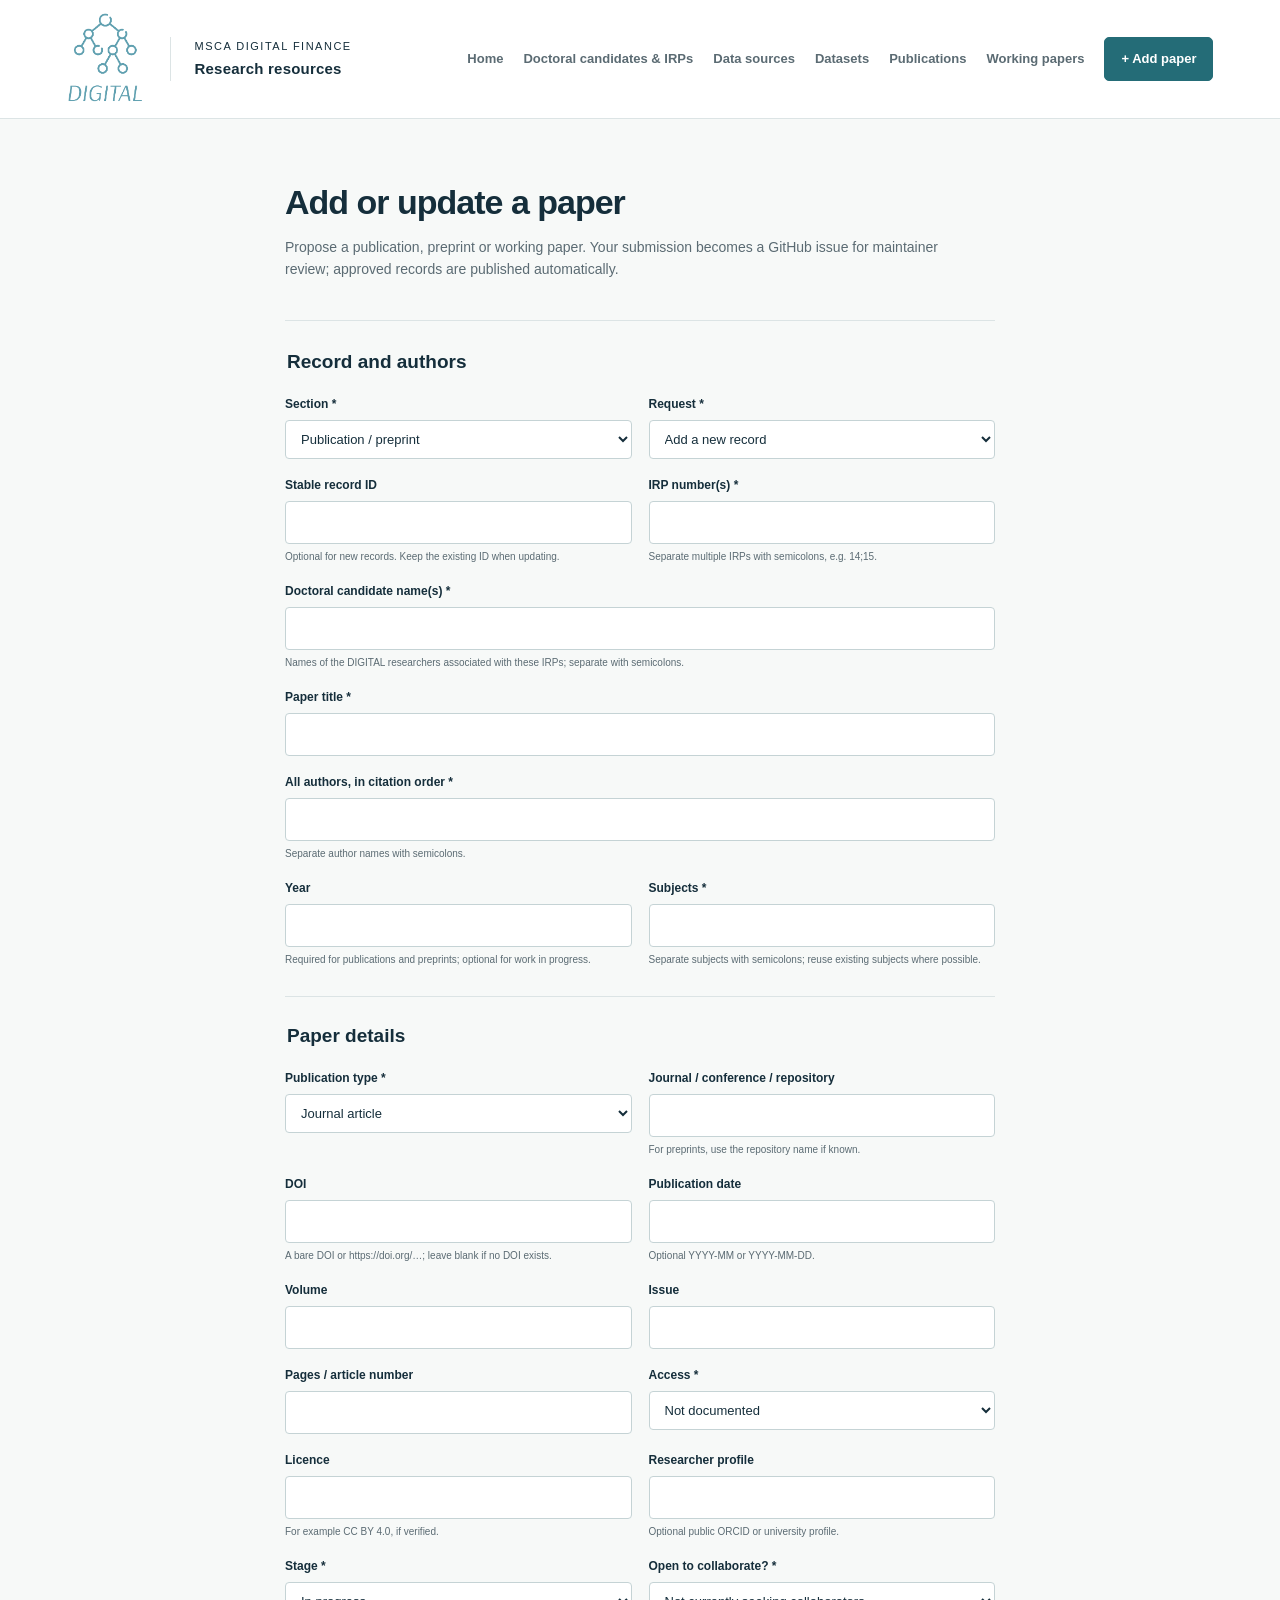
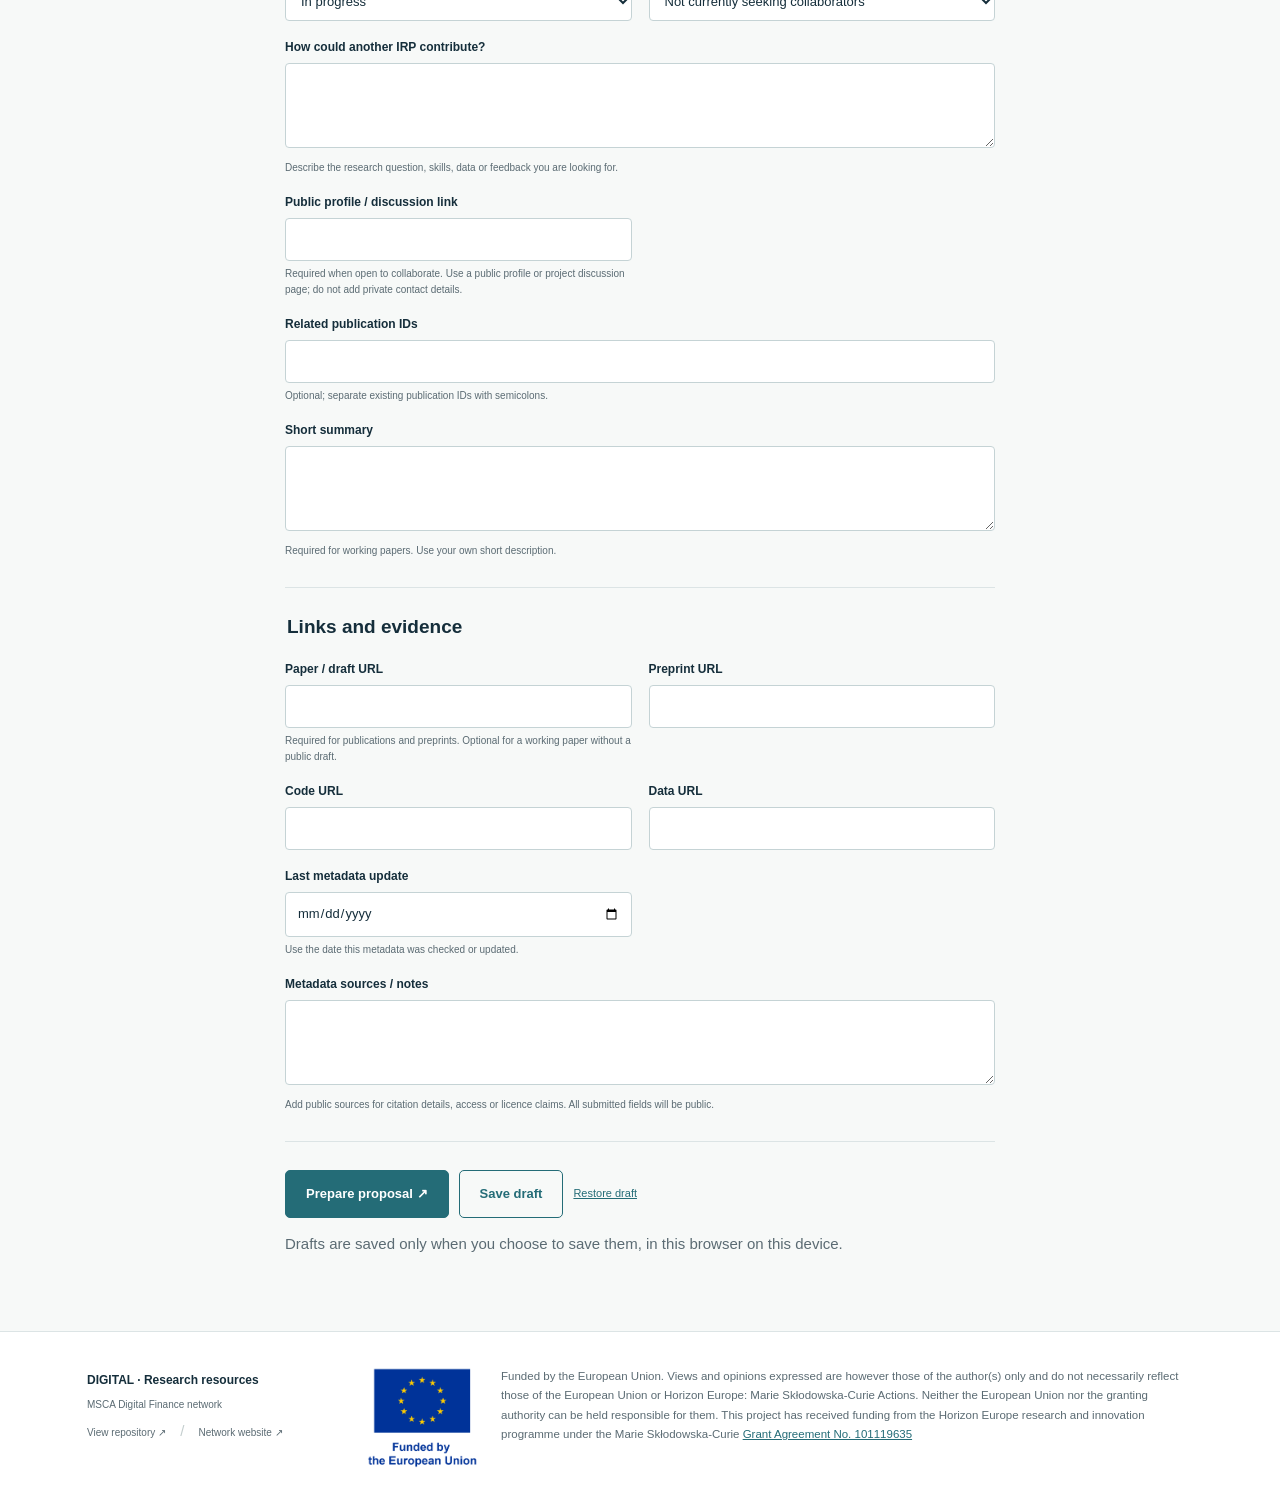
==== commit f6b43411: "add IRP mapping" ====
--- a/site/contribute.html
+++ b/site/contribute.html
@@ -1,2 +1,2 @@
 <!doctype html>
-<html lang="en"><head><meta charset="utf-8"><meta name="viewport" content="width=device-width,initial-scale=1"><meta name="description" content="Publications, preprints and working papers from doctoral candidates in the MSCA Digital Finance network."><title>Add or update a paper · DIGITAL</title><link rel="stylesheet" href="assets/styles.css"><script src="assets/publications.js" defer></script></head><body><a class="skip" href="#main">Skip to content</a><header class="header"><a class="brand" href="/" aria-label="DIGITAL research resources home"><span class="logo-crop"><img src="assets/digital-logo.png" alt="DIGITAL"></span><span class="brand-label">MSCA Digital Finance<br><strong>Research resources</strong></span></a><nav aria-label="Main navigation"><a href="/">Home</a><a href="/Data_inventory/">Data sources</a><a href="/Data_inventory/datasets.html">Datasets</a><a href="/Publications/">Publications</a><a href="/Publications/working-papers.html">Working papers</a><a class="button small" href="/Publications/contribute.html">+ Add paper</a></nav></header><main id="main"><div class="page-content research-form"><div class="page-heading"><h1>Add or update a paper</h1><p>Propose a publication, preprint or working paper. Your submission becomes a GitHub issue for maintainer review; approved records are published automatically.</p></div><noscript><p>This form requires JavaScript. <a href="https://github.com/MSCA-DN-Digital-Finance/Publications/issues/new?template=research-proposal.md">Open a research proposal on GitHub</a>.</p></noscript><form id="research-form"><fieldset><legend>Record and authors</legend><div class="form-grid"><div class="field "><label for="kind">Section *</label><select id="kind" name="kind" required><option value="publication">Publication / preprint</option><option value="working-paper">Working paper</option></select></div><div class="field "><label for="action">Request *</label><select id="action" name="action" required><option value="add">Add a new record</option><option value="update">Update an existing record</option></select></div><div class="field "><label for="id">Stable record ID</label><input id="id" name="id" type="text" maxlength="700" pattern="[a-z0-9]+(-[a-z0-9]+)*"><small>Optional for new records. Keep the existing ID when updating.</small></div><div class="field "><label for="irp_numbers">IRP number(s) *</label><input id="irp_numbers" name="irp_numbers" type="text" maxlength="700" required pattern="[1-9][0-9]*(;[1-9][0-9]*)*"><small>Separate multiple IRPs with semicolons, e.g. 14;15.</small></div><div class="field wide"><label for="researcher_names">Doctoral candidate name(s) *</label><input id="researcher_names" name="researcher_names" type="text" maxlength="700" required><small>Names of the DIGITAL researchers associated with these IRPs; separate with semicolons.</small></div><div class="field wide"><label for="title">Paper title *</label><input id="title" name="title" type="text" maxlength="700" required></div><div class="field wide"><label for="authors">All authors, in citation order *</label><input id="authors" name="authors" type="text" maxlength="700" required><small>Separate author names with semicolons.</small></div><div class="field "><label for="year">Year</label><input id="year" name="year" type="text" maxlength="700" pattern="(18|19|20|21)[0-9]{2}"><small>Required for publications and preprints; optional for work in progress.</small></div><div class="field "><label for="subjects">Subjects *</label><input id="subjects" name="subjects" type="text" maxlength="700" required><small>Separate subjects with semicolons; reuse existing subjects where possible.</small></div></div></fieldset><fieldset><legend>Paper details</legend><div class="form-grid"><div class="field " data-for="publication"><label for="type">Publication type *</label><select id="type" name="type" required><option value="journal-article">Journal article</option><option value="conference-paper">Conference paper</option><option value="preprint">Preprint</option><option value="book-chapter">Book chapter</option><option value="other">Other</option></select></div><div class="field " data-for="publication"><label for="venue">Journal / conference / repository</label><input id="venue" name="venue" type="text" maxlength="700"><small>For preprints, use the repository name if known.</small></div><div class="field " data-for="publication"><label for="doi">DOI</label><input id="doi" name="doi" type="text" maxlength="700"><small>A bare DOI or https://doi.org/…; leave blank if no DOI exists.</small></div><div class="field " data-for="publication"><label for="publication_date">Publication date</label><input id="publication_date" name="publication_date" type="text" maxlength="700" pattern="[0-9]{4}-[0-9]{2}(-[0-9]{2})?"><small>Optional YYYY-MM or YYYY-MM-DD.</small></div><div class="field " data-for="publication"><label for="volume">Volume</label><input id="volume" name="volume" type="text" maxlength="700"></div><div class="field " data-for="publication"><label for="issue">Issue</label><input id="issue" name="issue" type="text" maxlength="700"></div><div class="field " data-for="publication"><label for="pages">Pages / article number</label><input id="pages" name="pages" type="text" maxlength="700"></div><div class="field " data-for="publication"><label for="access">Access *</label><select id="access" name="access" required><option value="unknown">Not documented</option><option value="open-access">Open access</option><option value="subscription">Subscription / institutional</option></select></div><div class="field " data-for="publication"><label for="license">Licence</label><input id="license" name="license" type="text" maxlength="700"><small>For example CC BY 4.0, if verified.</small></div><div class="field " data-for="publication"><label for="researcher_url">Researcher profile</label><input id="researcher_url" name="researcher_url" type="url" maxlength="700"><small>Optional public ORCID or university profile.</small></div><div class="field " data-for="working-paper"><label for="status">Stage *</label><select id="status" name="status" required><option value="in-progress">In progress</option><option value="idea">Research idea</option><option value="draft">Draft available</option><option value="under-review">Under review</option><option value="paused">Paused</option><option value="completed">Completed</option></select></div><div class="field " data-for="working-paper"><label for="open_to_collaborate">Open to collaborate? *</label><select id="open_to_collaborate" name="open_to_collaborate" required><option value="no">Not currently seeking collaborators</option><option value="yes">Yes — open to collaborate</option></select></div><div class="field wide" data-for="working-paper"><label for="collaboration_needs">How could another IRP contribute?</label><textarea id="collaboration_needs" name="collaboration_needs" rows="3" maxlength="2500"></textarea><small>Describe the research question, skills, data or feedback you are looking for.</small></div><div class="field " data-for="working-paper"><label for="contact_url">Public profile / discussion link</label><input id="contact_url" name="contact_url" type="url" maxlength="700"><small>Required when open to collaborate. Use a public profile or project discussion page; do not add private contact details.</small></div><div class="field wide" data-for="working-paper"><label for="related_publication_ids">Related publication IDs</label><input id="related_publication_ids" name="related_publication_ids" type="text" maxlength="700"><small>Optional; separate existing publication IDs with semicolons.</small></div><div class="field wide"><label for="summary">Short summary</label><textarea id="summary" name="summary" rows="3" maxlength="2500"></textarea><small>Required for working papers. Use your own short description.</small></div></div></fieldset><fieldset><legend>Links and evidence</legend><div class="form-grid"><div class="field "><label for="link">Paper / draft URL</label><input id="link" name="link" type="url" maxlength="700"><small>Required for publications and preprints. Optional for a working paper without a public draft.</small></div><div class="field " data-for="publication"><label for="preprint_url">Preprint URL</label><input id="preprint_url" name="preprint_url" type="url" maxlength="700"></div><div class="field "><label for="code_url">Code URL</label><input id="code_url" name="code_url" type="url" maxlength="700"></div><div class="field "><label for="data_url">Data URL</label><input id="data_url" name="data_url" type="url" maxlength="700"></div><div class="field "><label for="last_updated">Last metadata update</label><input id="last_updated" name="last_updated" type="date" maxlength="700"><small>Use the date this metadata was checked or updated.</small></div><div class="field wide"><label for="provenance">Metadata sources / notes</label><textarea id="provenance" name="provenance" rows="3" maxlength="2500"></textarea><small>Add public sources for citation details, access or licence claims. All submitted fields will be public.</small></div></div></fieldset><div class="form-actions"><button class="button" type="submit">Prepare proposal ↗</button><button class="button secondary" type="button" id="save-draft">Save draft</button><button class="text-button" type="button" id="restore-draft">Restore draft</button></div><p id="form-status" class="form-status" role="status" aria-live="polite"></p><section id="proposal-review" hidden><h2>Review your proposal</h2><p>No information has been sent. Open the issue, review it on GitHub, then submit it. A maintainer approves it by adding <code>publication-approved</code>; the CSV and website update automatically.</p><pre id="proposal-json" tabindex="0"></pre><div class="form-actions"><a id="open-issue" class="button" target="_blank" rel="noopener noreferrer">Open proposal on GitHub ↗</a><button id="download-json" class="button secondary" type="button">Download proposal JSON ↓</button></div><p id="long-proposal" hidden>This proposal is too long for a prefilled link. Download the JSON, then paste it into exactly one fenced <code>json</code> block in <a href="https://github.com/MSCA-DN-Digital-Finance/Publications/issues/new?template=research-proposal.md">a new issue</a>.</p></section><p class="muted">Drafts are saved only when you choose to save them, in this browser on this device.</p></form></div></main><footer class="footer"><div><strong>DIGITAL · Research resources</strong><p>MSCA Digital Finance network</p><a href="https://github.com/MSCA-DN-Digital-Finance/Publications">View repository ↗</a> <span class="footer-separator">/</span> <a href="https://www.digital-finance-msca.com/">Network website ↗</a></div><div class="funding"><img src="assets/eu-funded.png" alt="Funded by the European Union"><p class="funding-statement">Funded by the European Union. Views and opinions expressed are however those of the author(s) only and do not necessarily reflect those of the European Union or Horizon Europe: Marie Skłodowska-Curie Actions. Neither the European Union nor the granting authority can be held responsible for them. This project has received funding from the Horizon Europe research and innovation programme under the Marie Skłodowska-Curie <a href="https://cordis.europa.eu/project/id/101119635" target="_blank" rel="noopener noreferrer">Grant Agreement No. 101119635</a></p></div></footer><!-- RESEARCH_DATA --></body></html>
+<html lang="en"><head><meta charset="utf-8"><meta name="viewport" content="width=device-width,initial-scale=1"><meta name="description" content="Publications, preprints and working papers from doctoral candidates in the MSCA Digital Finance network."><title>Add or update a paper · DIGITAL</title><link rel="stylesheet" href="assets/styles.css"><script src="assets/publications.js" defer></script></head><body><a class="skip" href="#main">Skip to content</a><header class="header"><a class="brand" href="/" aria-label="DIGITAL research resources home"><span class="logo-crop"><img src="assets/digital-logo.png" alt="DIGITAL"></span><span class="brand-label">MSCA Digital Finance<br><strong>Research resources</strong></span></a><nav aria-label="Main navigation"><a href="/">Home</a><a href="/irps/">Doctoral candidates &amp; IRPs</a><a href="/Data_inventory/">Data sources</a><a href="/Data_inventory/datasets.html">Datasets</a><a href="/Publications/">Publications</a><a href="/Publications/working-papers.html">Working papers</a><a class="button small" href="/Publications/contribute.html">+ Add paper</a></nav></header><main id="main"><div class="page-content research-form"><div class="page-heading"><h1>Add or update a paper</h1><p>Propose a publication, preprint or working paper. Your submission becomes a GitHub issue for maintainer review; approved records are published automatically.</p></div><noscript><p>This form requires JavaScript. <a href="https://github.com/MSCA-DN-Digital-Finance/Publications/issues/new?template=research-proposal.md">Open a research proposal on GitHub</a>.</p></noscript><form id="research-form"><fieldset><legend>Record and authors</legend><div class="form-grid"><div class="field "><label for="kind">Section *</label><select id="kind" name="kind" required><option value="publication">Publication / preprint</option><option value="working-paper">Working paper</option></select></div><div class="field "><label for="action">Request *</label><select id="action" name="action" required><option value="add">Add a new record</option><option value="update">Update an existing record</option></select></div><div class="field "><label for="id">Stable record ID</label><input id="id" name="id" type="text" maxlength="700" pattern="[a-z0-9]+(-[a-z0-9]+)*"><small>Optional for new records. Keep the existing ID when updating.</small></div><div class="field "><label for="irp_numbers">IRP number(s) *</label><input id="irp_numbers" name="irp_numbers" type="text" maxlength="700" required pattern="[1-9][0-9]*(;[1-9][0-9]*)*"><small>Separate multiple IRPs with semicolons, e.g. 14;15.</small></div><div class="field wide"><label for="researcher_names">Doctoral candidate name(s) *</label><input id="researcher_names" name="researcher_names" type="text" maxlength="700" required><small>Names of the DIGITAL researchers associated with these IRPs; separate with semicolons.</small></div><div class="field wide"><label for="title">Paper title *</label><input id="title" name="title" type="text" maxlength="700" required></div><div class="field wide"><label for="authors">All authors, in citation order *</label><input id="authors" name="authors" type="text" maxlength="700" required><small>Separate author names with semicolons.</small></div><div class="field "><label for="year">Year</label><input id="year" name="year" type="text" maxlength="700" pattern="(18|19|20|21)[0-9]{2}"><small>Required for publications and preprints; optional for work in progress.</small></div><div class="field "><label for="subjects">Subjects *</label><input id="subjects" name="subjects" type="text" maxlength="700" required><small>Separate subjects with semicolons; reuse existing subjects where possible.</small></div></div></fieldset><fieldset><legend>Paper details</legend><div class="form-grid"><div class="field " data-for="publication"><label for="type">Publication type *</label><select id="type" name="type" required><option value="journal-article">Journal article</option><option value="conference-paper">Conference paper</option><option value="preprint">Preprint</option><option value="book-chapter">Book chapter</option><option value="other">Other</option></select></div><div class="field " data-for="publication"><label for="venue">Journal / conference / repository</label><input id="venue" name="venue" type="text" maxlength="700"><small>For preprints, use the repository name if known.</small></div><div class="field " data-for="publication"><label for="doi">DOI</label><input id="doi" name="doi" type="text" maxlength="700"><small>A bare DOI or https://doi.org/…; leave blank if no DOI exists.</small></div><div class="field " data-for="publication"><label for="publication_date">Publication date</label><input id="publication_date" name="publication_date" type="text" maxlength="700" pattern="[0-9]{4}-[0-9]{2}(-[0-9]{2})?"><small>Optional YYYY-MM or YYYY-MM-DD.</small></div><div class="field " data-for="publication"><label for="volume">Volume</label><input id="volume" name="volume" type="text" maxlength="700"></div><div class="field " data-for="publication"><label for="issue">Issue</label><input id="issue" name="issue" type="text" maxlength="700"></div><div class="field " data-for="publication"><label for="pages">Pages / article number</label><input id="pages" name="pages" type="text" maxlength="700"></div><div class="field " data-for="publication"><label for="access">Access *</label><select id="access" name="access" required><option value="unknown">Not documented</option><option value="open-access">Open access</option><option value="subscription">Subscription / institutional</option></select></div><div class="field " data-for="publication"><label for="license">Licence</label><input id="license" name="license" type="text" maxlength="700"><small>For example CC BY 4.0, if verified.</small></div><div class="field " data-for="publication"><label for="researcher_url">Researcher profile</label><input id="researcher_url" name="researcher_url" type="url" maxlength="700"><small>Optional public ORCID or university profile.</small></div><div class="field " data-for="working-paper"><label for="status">Stage *</label><select id="status" name="status" required><option value="in-progress">In progress</option><option value="idea">Research idea</option><option value="draft">Draft available</option><option value="under-review">Under review</option><option value="paused">Paused</option><option value="completed">Completed</option></select></div><div class="field " data-for="working-paper"><label for="open_to_collaborate">Open to collaborate? *</label><select id="open_to_collaborate" name="open_to_collaborate" required><option value="no">Not currently seeking collaborators</option><option value="yes">Yes — open to collaborate</option></select></div><div class="field wide" data-for="working-paper"><label for="collaboration_needs">How could another IRP contribute?</label><textarea id="collaboration_needs" name="collaboration_needs" rows="3" maxlength="2500"></textarea><small>Describe the research question, skills, data or feedback you are looking for.</small></div><div class="field " data-for="working-paper"><label for="contact_url">Public profile / discussion link</label><input id="contact_url" name="contact_url" type="url" maxlength="700"><small>Required when open to collaborate. Use a public profile or project discussion page; do not add private contact details.</small></div><div class="field wide" data-for="working-paper"><label for="related_publication_ids">Related publication IDs</label><input id="related_publication_ids" name="related_publication_ids" type="text" maxlength="700"><small>Optional; separate existing publication IDs with semicolons.</small></div><div class="field wide"><label for="summary">Short summary</label><textarea id="summary" name="summary" rows="3" maxlength="2500"></textarea><small>Required for working papers. Use your own short description.</small></div></div></fieldset><fieldset><legend>Links and evidence</legend><div class="form-grid"><div class="field "><label for="link">Paper / draft URL</label><input id="link" name="link" type="url" maxlength="700"><small>Required for publications and preprints. Optional for a working paper without a public draft.</small></div><div class="field " data-for="publication"><label for="preprint_url">Preprint URL</label><input id="preprint_url" name="preprint_url" type="url" maxlength="700"></div><div class="field "><label for="code_url">Code URL</label><input id="code_url" name="code_url" type="url" maxlength="700"></div><div class="field "><label for="data_url">Data URL</label><input id="data_url" name="data_url" type="url" maxlength="700"></div><div class="field "><label for="last_updated">Last metadata update</label><input id="last_updated" name="last_updated" type="date" maxlength="700"><small>Use the date this metadata was checked or updated.</small></div><div class="field wide"><label for="provenance">Metadata sources / notes</label><textarea id="provenance" name="provenance" rows="3" maxlength="2500"></textarea><small>Add public sources for citation details, access or licence claims. All submitted fields will be public.</small></div></div></fieldset><div class="form-actions"><button class="button" type="submit">Prepare proposal ↗</button><button class="button secondary" type="button" id="save-draft">Save draft</button><button class="text-button" type="button" id="restore-draft">Restore draft</button></div><p id="form-status" class="form-status" role="status" aria-live="polite"></p><section id="proposal-review" hidden><h2>Review your proposal</h2><p>No information has been sent. Open the issue, review it on GitHub, then submit it. A maintainer approves it by adding <code>publication-approved</code>; the CSV and website update automatically.</p><pre id="proposal-json" tabindex="0"></pre><div class="form-actions"><a id="open-issue" class="button" target="_blank" rel="noopener noreferrer">Open proposal on GitHub ↗</a><button id="download-json" class="button secondary" type="button">Download proposal JSON ↓</button></div><p id="long-proposal" hidden>This proposal is too long for a prefilled link. Download the JSON, then paste it into exactly one fenced <code>json</code> block in <a href="https://github.com/MSCA-DN-Digital-Finance/Publications/issues/new?template=research-proposal.md">a new issue</a>.</p></section><p class="muted">Drafts are saved only when you choose to save them, in this browser on this device.</p></form></div></main><footer class="footer"><div><strong>DIGITAL · Research resources</strong><p>MSCA Digital Finance network</p><a href="https://github.com/MSCA-DN-Digital-Finance/Publications">View repository ↗</a> <span class="footer-separator">/</span> <a href="https://www.digital-finance-msca.com/">Network website ↗</a></div><div class="funding"><img src="assets/eu-funded.png" alt="Funded by the European Union"><p class="funding-statement">Funded by the European Union. Views and opinions expressed are however those of the author(s) only and do not necessarily reflect those of the European Union or Horizon Europe: Marie Skłodowska-Curie Actions. Neither the European Union nor the granting authority can be held responsible for them. This project has received funding from the Horizon Europe research and innovation programme under the Marie Skłodowska-Curie <a href="https://cordis.europa.eu/project/id/101119635" target="_blank" rel="noopener noreferrer">Grant Agreement No. 101119635</a></p></div></footer><!-- RESEARCH_DATA --></body></html>
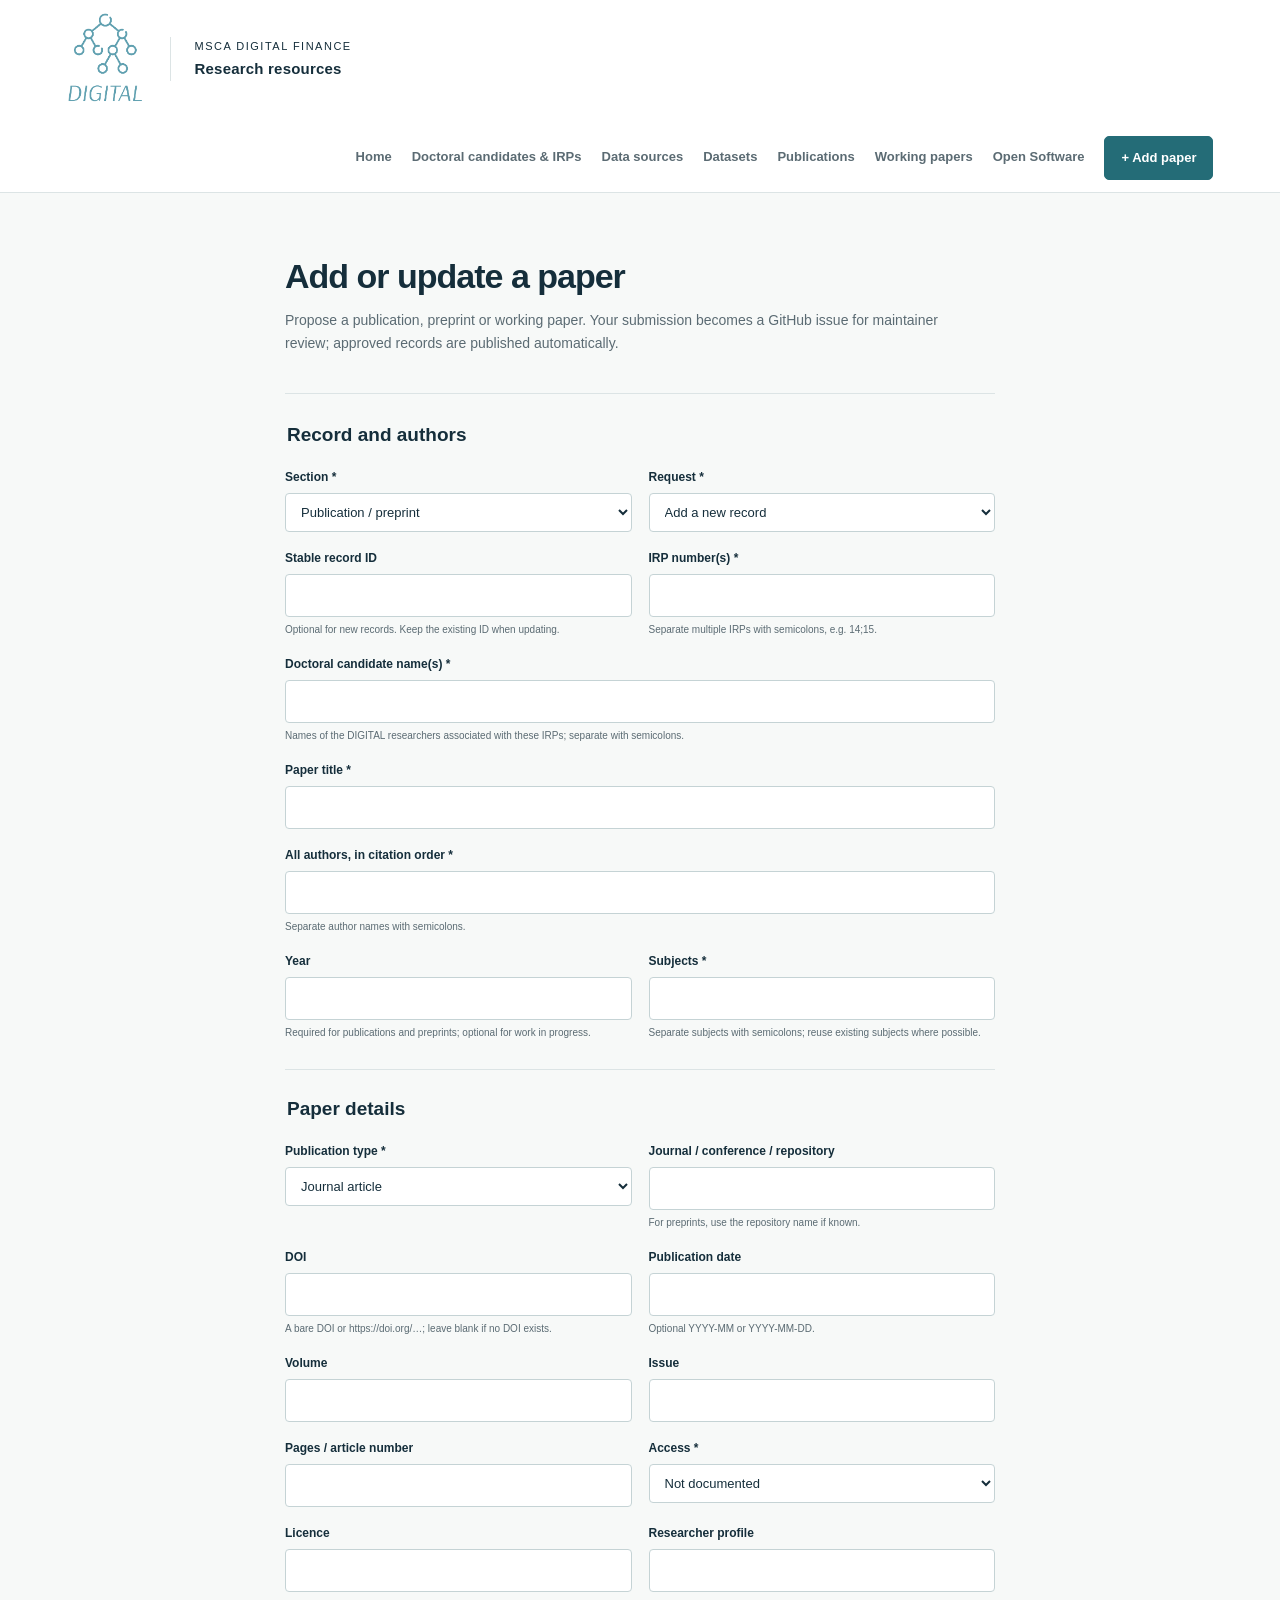
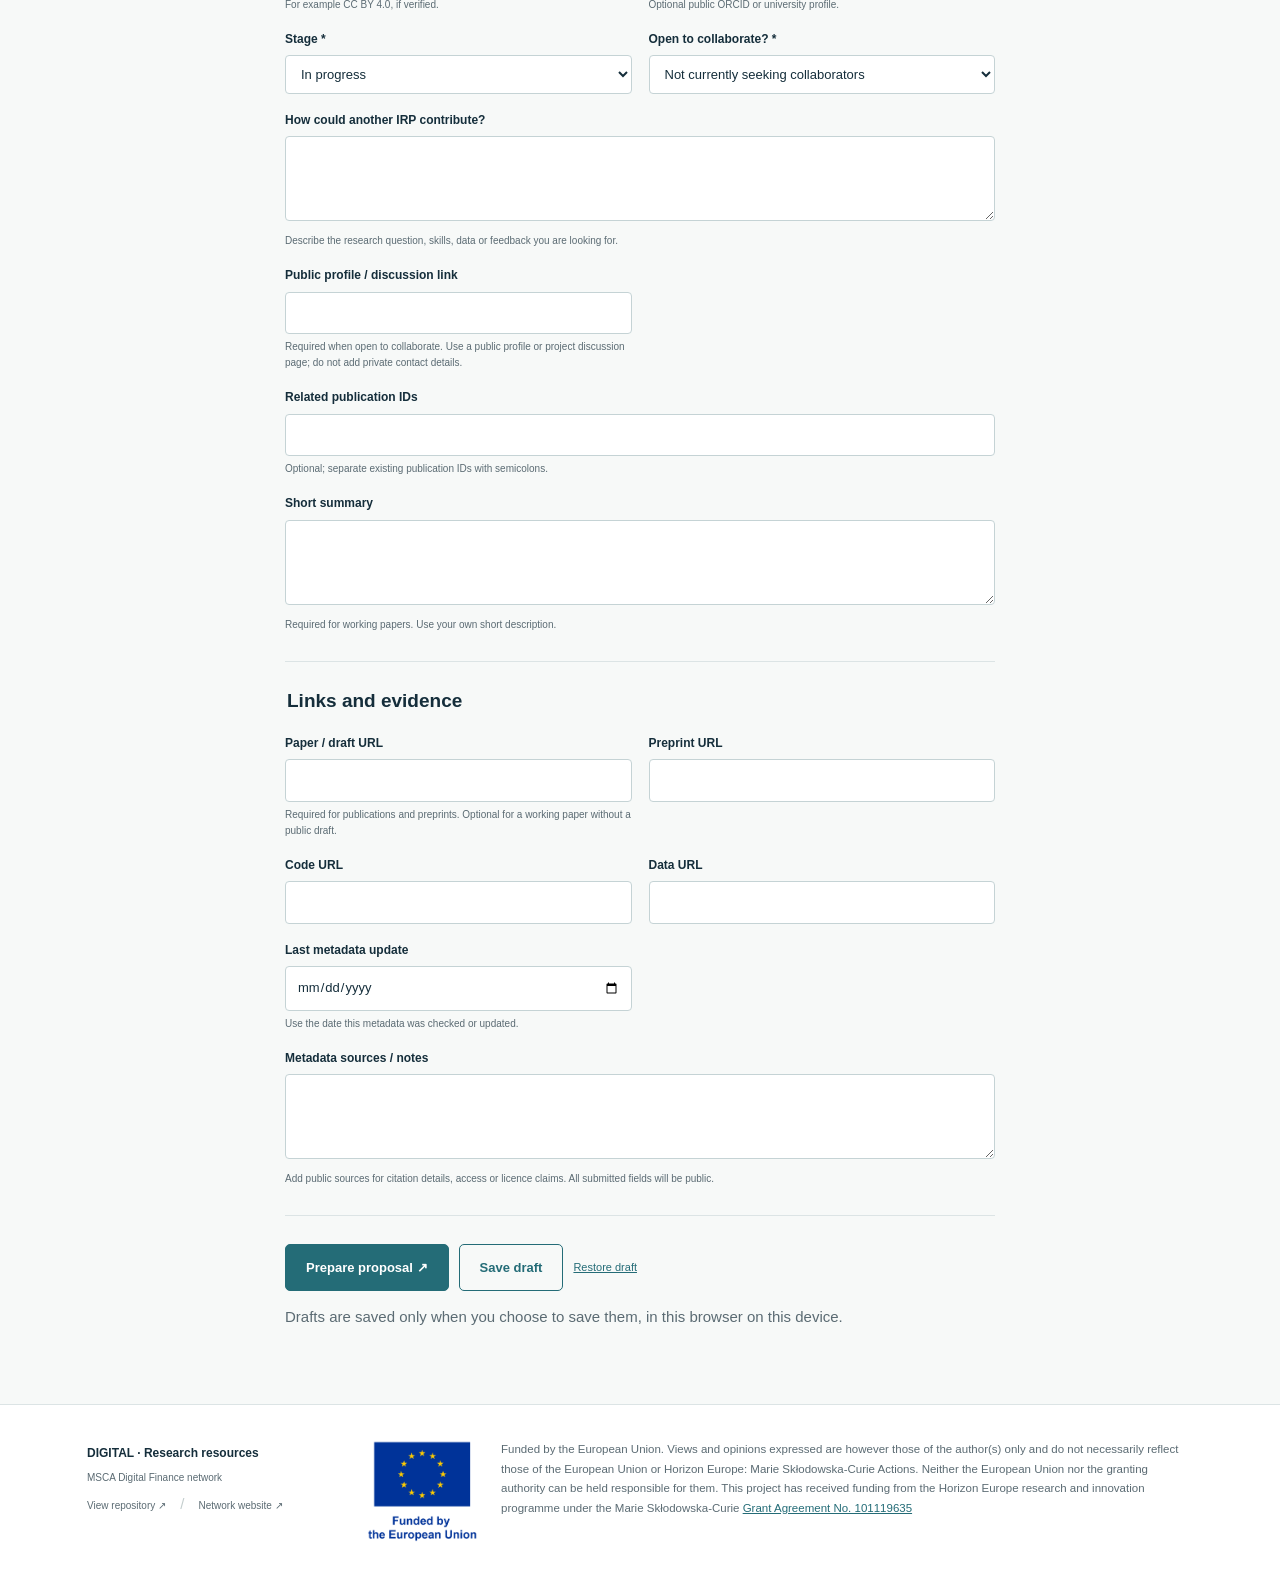
==== commit 578c200e: "Integrate Open Software catalogue with the research ecosystem" ====
--- a/site/contribute.html
+++ b/site/contribute.html
@@ -1,2 +1,2 @@
 <!doctype html>
-<html lang="en"><head><meta charset="utf-8"><meta name="viewport" content="width=device-width,initial-scale=1"><meta name="description" content="Publications, preprints and working papers from doctoral candidates in the MSCA Digital Finance network."><title>Add or update a paper · DIGITAL</title><link rel="stylesheet" href="assets/styles.css"><script src="assets/publications.js" defer></script></head><body><a class="skip" href="#main">Skip to content</a><header class="header"><a class="brand" href="/" aria-label="DIGITAL research resources home"><span class="logo-crop"><img src="assets/digital-logo.png" alt="DIGITAL"></span><span class="brand-label">MSCA Digital Finance<br><strong>Research resources</strong></span></a><nav aria-label="Main navigation"><a href="/">Home</a><a href="/irps/">Doctoral candidates &amp; IRPs</a><a href="/Data_inventory/">Data sources</a><a href="/Data_inventory/datasets.html">Datasets</a><a href="/Publications/">Publications</a><a href="/Publications/working-papers.html">Working papers</a><a class="button small" href="/Publications/contribute.html">+ Add paper</a></nav></header><main id="main"><div class="page-content research-form"><div class="page-heading"><h1>Add or update a paper</h1><p>Propose a publication, preprint or working paper. Your submission becomes a GitHub issue for maintainer review; approved records are published automatically.</p></div><noscript><p>This form requires JavaScript. <a href="https://github.com/MSCA-DN-Digital-Finance/Publications/issues/new?template=research-proposal.md">Open a research proposal on GitHub</a>.</p></noscript><form id="research-form"><fieldset><legend>Record and authors</legend><div class="form-grid"><div class="field "><label for="kind">Section *</label><select id="kind" name="kind" required><option value="publication">Publication / preprint</option><option value="working-paper">Working paper</option></select></div><div class="field "><label for="action">Request *</label><select id="action" name="action" required><option value="add">Add a new record</option><option value="update">Update an existing record</option></select></div><div class="field "><label for="id">Stable record ID</label><input id="id" name="id" type="text" maxlength="700" pattern="[a-z0-9]+(-[a-z0-9]+)*"><small>Optional for new records. Keep the existing ID when updating.</small></div><div class="field "><label for="irp_numbers">IRP number(s) *</label><input id="irp_numbers" name="irp_numbers" type="text" maxlength="700" required pattern="[1-9][0-9]*(;[1-9][0-9]*)*"><small>Separate multiple IRPs with semicolons, e.g. 14;15.</small></div><div class="field wide"><label for="researcher_names">Doctoral candidate name(s) *</label><input id="researcher_names" name="researcher_names" type="text" maxlength="700" required><small>Names of the DIGITAL researchers associated with these IRPs; separate with semicolons.</small></div><div class="field wide"><label for="title">Paper title *</label><input id="title" name="title" type="text" maxlength="700" required></div><div class="field wide"><label for="authors">All authors, in citation order *</label><input id="authors" name="authors" type="text" maxlength="700" required><small>Separate author names with semicolons.</small></div><div class="field "><label for="year">Year</label><input id="year" name="year" type="text" maxlength="700" pattern="(18|19|20|21)[0-9]{2}"><small>Required for publications and preprints; optional for work in progress.</small></div><div class="field "><label for="subjects">Subjects *</label><input id="subjects" name="subjects" type="text" maxlength="700" required><small>Separate subjects with semicolons; reuse existing subjects where possible.</small></div></div></fieldset><fieldset><legend>Paper details</legend><div class="form-grid"><div class="field " data-for="publication"><label for="type">Publication type *</label><select id="type" name="type" required><option value="journal-article">Journal article</option><option value="conference-paper">Conference paper</option><option value="preprint">Preprint</option><option value="book-chapter">Book chapter</option><option value="other">Other</option></select></div><div class="field " data-for="publication"><label for="venue">Journal / conference / repository</label><input id="venue" name="venue" type="text" maxlength="700"><small>For preprints, use the repository name if known.</small></div><div class="field " data-for="publication"><label for="doi">DOI</label><input id="doi" name="doi" type="text" maxlength="700"><small>A bare DOI or https://doi.org/…; leave blank if no DOI exists.</small></div><div class="field " data-for="publication"><label for="publication_date">Publication date</label><input id="publication_date" name="publication_date" type="text" maxlength="700" pattern="[0-9]{4}-[0-9]{2}(-[0-9]{2})?"><small>Optional YYYY-MM or YYYY-MM-DD.</small></div><div class="field " data-for="publication"><label for="volume">Volume</label><input id="volume" name="volume" type="text" maxlength="700"></div><div class="field " data-for="publication"><label for="issue">Issue</label><input id="issue" name="issue" type="text" maxlength="700"></div><div class="field " data-for="publication"><label for="pages">Pages / article number</label><input id="pages" name="pages" type="text" maxlength="700"></div><div class="field " data-for="publication"><label for="access">Access *</label><select id="access" name="access" required><option value="unknown">Not documented</option><option value="open-access">Open access</option><option value="subscription">Subscription / institutional</option></select></div><div class="field " data-for="publication"><label for="license">Licence</label><input id="license" name="license" type="text" maxlength="700"><small>For example CC BY 4.0, if verified.</small></div><div class="field " data-for="publication"><label for="researcher_url">Researcher profile</label><input id="researcher_url" name="researcher_url" type="url" maxlength="700"><small>Optional public ORCID or university profile.</small></div><div class="field " data-for="working-paper"><label for="status">Stage *</label><select id="status" name="status" required><option value="in-progress">In progress</option><option value="idea">Research idea</option><option value="draft">Draft available</option><option value="under-review">Under review</option><option value="paused">Paused</option><option value="completed">Completed</option></select></div><div class="field " data-for="working-paper"><label for="open_to_collaborate">Open to collaborate? *</label><select id="open_to_collaborate" name="open_to_collaborate" required><option value="no">Not currently seeking collaborators</option><option value="yes">Yes — open to collaborate</option></select></div><div class="field wide" data-for="working-paper"><label for="collaboration_needs">How could another IRP contribute?</label><textarea id="collaboration_needs" name="collaboration_needs" rows="3" maxlength="2500"></textarea><small>Describe the research question, skills, data or feedback you are looking for.</small></div><div class="field " data-for="working-paper"><label for="contact_url">Public profile / discussion link</label><input id="contact_url" name="contact_url" type="url" maxlength="700"><small>Required when open to collaborate. Use a public profile or project discussion page; do not add private contact details.</small></div><div class="field wide" data-for="working-paper"><label for="related_publication_ids">Related publication IDs</label><input id="related_publication_ids" name="related_publication_ids" type="text" maxlength="700"><small>Optional; separate existing publication IDs with semicolons.</small></div><div class="field wide"><label for="summary">Short summary</label><textarea id="summary" name="summary" rows="3" maxlength="2500"></textarea><small>Required for working papers. Use your own short description.</small></div></div></fieldset><fieldset><legend>Links and evidence</legend><div class="form-grid"><div class="field "><label for="link">Paper / draft URL</label><input id="link" name="link" type="url" maxlength="700"><small>Required for publications and preprints. Optional for a working paper without a public draft.</small></div><div class="field " data-for="publication"><label for="preprint_url">Preprint URL</label><input id="preprint_url" name="preprint_url" type="url" maxlength="700"></div><div class="field "><label for="code_url">Code URL</label><input id="code_url" name="code_url" type="url" maxlength="700"></div><div class="field "><label for="data_url">Data URL</label><input id="data_url" name="data_url" type="url" maxlength="700"></div><div class="field "><label for="last_updated">Last metadata update</label><input id="last_updated" name="last_updated" type="date" maxlength="700"><small>Use the date this metadata was checked or updated.</small></div><div class="field wide"><label for="provenance">Metadata sources / notes</label><textarea id="provenance" name="provenance" rows="3" maxlength="2500"></textarea><small>Add public sources for citation details, access or licence claims. All submitted fields will be public.</small></div></div></fieldset><div class="form-actions"><button class="button" type="submit">Prepare proposal ↗</button><button class="button secondary" type="button" id="save-draft">Save draft</button><button class="text-button" type="button" id="restore-draft">Restore draft</button></div><p id="form-status" class="form-status" role="status" aria-live="polite"></p><section id="proposal-review" hidden><h2>Review your proposal</h2><p>No information has been sent. Open the issue, review it on GitHub, then submit it. A maintainer approves it by adding <code>publication-approved</code>; the CSV and website update automatically.</p><pre id="proposal-json" tabindex="0"></pre><div class="form-actions"><a id="open-issue" class="button" target="_blank" rel="noopener noreferrer">Open proposal on GitHub ↗</a><button id="download-json" class="button secondary" type="button">Download proposal JSON ↓</button></div><p id="long-proposal" hidden>This proposal is too long for a prefilled link. Download the JSON, then paste it into exactly one fenced <code>json</code> block in <a href="https://github.com/MSCA-DN-Digital-Finance/Publications/issues/new?template=research-proposal.md">a new issue</a>.</p></section><p class="muted">Drafts are saved only when you choose to save them, in this browser on this device.</p></form></div></main><footer class="footer"><div><strong>DIGITAL · Research resources</strong><p>MSCA Digital Finance network</p><a href="https://github.com/MSCA-DN-Digital-Finance/Publications">View repository ↗</a> <span class="footer-separator">/</span> <a href="https://www.digital-finance-msca.com/">Network website ↗</a></div><div class="funding"><img src="assets/eu-funded.png" alt="Funded by the European Union"><p class="funding-statement">Funded by the European Union. Views and opinions expressed are however those of the author(s) only and do not necessarily reflect those of the European Union or Horizon Europe: Marie Skłodowska-Curie Actions. Neither the European Union nor the granting authority can be held responsible for them. This project has received funding from the Horizon Europe research and innovation programme under the Marie Skłodowska-Curie <a href="https://cordis.europa.eu/project/id/101119635" target="_blank" rel="noopener noreferrer">Grant Agreement No. 101119635</a></p></div></footer><!-- RESEARCH_DATA --></body></html>
+<html lang="en"><head><meta charset="utf-8"><meta name="viewport" content="width=device-width,initial-scale=1"><meta name="description" content="Publications, preprints and working papers from doctoral candidates in the MSCA Digital Finance network."><title>Add or update a paper · DIGITAL</title><link rel="stylesheet" href="assets/styles.css"><script src="assets/publications.js" defer></script></head><body><a class="skip" href="#main">Skip to content</a><header class="header"><a class="brand" href="/" aria-label="DIGITAL research resources home"><span class="logo-crop"><img src="assets/digital-logo.png" alt="DIGITAL"></span><span class="brand-label">MSCA Digital Finance<br><strong>Research resources</strong></span></a><nav aria-label="Main navigation"><a href="/">Home</a><a href="/irps/">Doctoral candidates &amp; IRPs</a><a href="/Data_inventory/">Data sources</a><a href="/Data_inventory/datasets.html">Datasets</a><a href="/Publications/">Publications</a><a href="/Publications/working-papers.html">Working papers</a><a href="/Open_Software/">Open Software</a><a class="button small" href="/Publications/contribute.html">+ Add paper</a></nav></header><main id="main"><div class="page-content research-form"><div class="page-heading"><h1>Add or update a paper</h1><p>Propose a publication, preprint or working paper. Your submission becomes a GitHub issue for maintainer review; approved records are published automatically.</p></div><noscript><p>This form requires JavaScript. <a href="https://github.com/MSCA-DN-Digital-Finance/Publications/issues/new?template=research-proposal.md">Open a research proposal on GitHub</a>.</p></noscript><form id="research-form"><fieldset><legend>Record and authors</legend><div class="form-grid"><div class="field "><label for="kind">Section *</label><select id="kind" name="kind" required><option value="publication">Publication / preprint</option><option value="working-paper">Working paper</option></select></div><div class="field "><label for="action">Request *</label><select id="action" name="action" required><option value="add">Add a new record</option><option value="update">Update an existing record</option></select></div><div class="field "><label for="id">Stable record ID</label><input id="id" name="id" type="text" maxlength="700" pattern="[a-z0-9]+(-[a-z0-9]+)*"><small>Optional for new records. Keep the existing ID when updating.</small></div><div class="field "><label for="irp_numbers">IRP number(s) *</label><input id="irp_numbers" name="irp_numbers" type="text" maxlength="700" required pattern="[1-9][0-9]*(;[1-9][0-9]*)*"><small>Separate multiple IRPs with semicolons, e.g. 14;15.</small></div><div class="field wide"><label for="researcher_names">Doctoral candidate name(s) *</label><input id="researcher_names" name="researcher_names" type="text" maxlength="700" required><small>Names of the DIGITAL researchers associated with these IRPs; separate with semicolons.</small></div><div class="field wide"><label for="title">Paper title *</label><input id="title" name="title" type="text" maxlength="700" required></div><div class="field wide"><label for="authors">All authors, in citation order *</label><input id="authors" name="authors" type="text" maxlength="700" required><small>Separate author names with semicolons.</small></div><div class="field "><label for="year">Year</label><input id="year" name="year" type="text" maxlength="700" pattern="(18|19|20|21)[0-9]{2}"><small>Required for publications and preprints; optional for work in progress.</small></div><div class="field "><label for="subjects">Subjects *</label><input id="subjects" name="subjects" type="text" maxlength="700" required><small>Separate subjects with semicolons; reuse existing subjects where possible.</small></div></div></fieldset><fieldset><legend>Paper details</legend><div class="form-grid"><div class="field " data-for="publication"><label for="type">Publication type *</label><select id="type" name="type" required><option value="journal-article">Journal article</option><option value="conference-paper">Conference paper</option><option value="preprint">Preprint</option><option value="book-chapter">Book chapter</option><option value="other">Other</option></select></div><div class="field " data-for="publication"><label for="venue">Journal / conference / repository</label><input id="venue" name="venue" type="text" maxlength="700"><small>For preprints, use the repository name if known.</small></div><div class="field " data-for="publication"><label for="doi">DOI</label><input id="doi" name="doi" type="text" maxlength="700"><small>A bare DOI or https://doi.org/…; leave blank if no DOI exists.</small></div><div class="field " data-for="publication"><label for="publication_date">Publication date</label><input id="publication_date" name="publication_date" type="text" maxlength="700" pattern="[0-9]{4}-[0-9]{2}(-[0-9]{2})?"><small>Optional YYYY-MM or YYYY-MM-DD.</small></div><div class="field " data-for="publication"><label for="volume">Volume</label><input id="volume" name="volume" type="text" maxlength="700"></div><div class="field " data-for="publication"><label for="issue">Issue</label><input id="issue" name="issue" type="text" maxlength="700"></div><div class="field " data-for="publication"><label for="pages">Pages / article number</label><input id="pages" name="pages" type="text" maxlength="700"></div><div class="field " data-for="publication"><label for="access">Access *</label><select id="access" name="access" required><option value="unknown">Not documented</option><option value="open-access">Open access</option><option value="subscription">Subscription / institutional</option></select></div><div class="field " data-for="publication"><label for="license">Licence</label><input id="license" name="license" type="text" maxlength="700"><small>For example CC BY 4.0, if verified.</small></div><div class="field " data-for="publication"><label for="researcher_url">Researcher profile</label><input id="researcher_url" name="researcher_url" type="url" maxlength="700"><small>Optional public ORCID or university profile.</small></div><div class="field " data-for="working-paper"><label for="status">Stage *</label><select id="status" name="status" required><option value="in-progress">In progress</option><option value="idea">Research idea</option><option value="draft">Draft available</option><option value="under-review">Under review</option><option value="paused">Paused</option><option value="completed">Completed</option></select></div><div class="field " data-for="working-paper"><label for="open_to_collaborate">Open to collaborate? *</label><select id="open_to_collaborate" name="open_to_collaborate" required><option value="no">Not currently seeking collaborators</option><option value="yes">Yes — open to collaborate</option></select></div><div class="field wide" data-for="working-paper"><label for="collaboration_needs">How could another IRP contribute?</label><textarea id="collaboration_needs" name="collaboration_needs" rows="3" maxlength="2500"></textarea><small>Describe the research question, skills, data or feedback you are looking for.</small></div><div class="field " data-for="working-paper"><label for="contact_url">Public profile / discussion link</label><input id="contact_url" name="contact_url" type="url" maxlength="700"><small>Required when open to collaborate. Use a public profile or project discussion page; do not add private contact details.</small></div><div class="field wide" data-for="working-paper"><label for="related_publication_ids">Related publication IDs</label><input id="related_publication_ids" name="related_publication_ids" type="text" maxlength="700"><small>Optional; separate existing publication IDs with semicolons.</small></div><div class="field wide"><label for="summary">Short summary</label><textarea id="summary" name="summary" rows="3" maxlength="2500"></textarea><small>Required for working papers. Use your own short description.</small></div></div></fieldset><fieldset><legend>Links and evidence</legend><div class="form-grid"><div class="field "><label for="link">Paper / draft URL</label><input id="link" name="link" type="url" maxlength="700"><small>Required for publications and preprints. Optional for a working paper without a public draft.</small></div><div class="field " data-for="publication"><label for="preprint_url">Preprint URL</label><input id="preprint_url" name="preprint_url" type="url" maxlength="700"></div><div class="field "><label for="code_url">Code URL</label><input id="code_url" name="code_url" type="url" maxlength="700"></div><div class="field "><label for="data_url">Data URL</label><input id="data_url" name="data_url" type="url" maxlength="700"></div><div class="field "><label for="last_updated">Last metadata update</label><input id="last_updated" name="last_updated" type="date" maxlength="700"><small>Use the date this metadata was checked or updated.</small></div><div class="field wide"><label for="provenance">Metadata sources / notes</label><textarea id="provenance" name="provenance" rows="3" maxlength="2500"></textarea><small>Add public sources for citation details, access or licence claims. All submitted fields will be public.</small></div></div></fieldset><div class="form-actions"><button class="button" type="submit">Prepare proposal ↗</button><button class="button secondary" type="button" id="save-draft">Save draft</button><button class="text-button" type="button" id="restore-draft">Restore draft</button></div><p id="form-status" class="form-status" role="status" aria-live="polite"></p><section id="proposal-review" hidden><h2>Review your proposal</h2><p>No information has been sent. Open the issue, review it on GitHub, then submit it. A maintainer approves it by adding <code>publication-approved</code>; the CSV and website update automatically.</p><pre id="proposal-json" tabindex="0"></pre><div class="form-actions"><a id="open-issue" class="button" target="_blank" rel="noopener noreferrer">Open proposal on GitHub ↗</a><button id="download-json" class="button secondary" type="button">Download proposal JSON ↓</button></div><p id="long-proposal" hidden>This proposal is too long for a prefilled link. Download the JSON, then paste it into exactly one fenced <code>json</code> block in <a href="https://github.com/MSCA-DN-Digital-Finance/Publications/issues/new?template=research-proposal.md">a new issue</a>.</p></section><p class="muted">Drafts are saved only when you choose to save them, in this browser on this device.</p></form></div></main><footer class="footer"><div><strong>DIGITAL · Research resources</strong><p>MSCA Digital Finance network</p><a href="https://github.com/MSCA-DN-Digital-Finance/Publications">View repository ↗</a> <span class="footer-separator">/</span> <a href="https://www.digital-finance-msca.com/">Network website ↗</a></div><div class="funding"><img src="assets/eu-funded.png" alt="Funded by the European Union"><p class="funding-statement">Funded by the European Union. Views and opinions expressed are however those of the author(s) only and do not necessarily reflect those of the European Union or Horizon Europe: Marie Skłodowska-Curie Actions. Neither the European Union nor the granting authority can be held responsible for them. This project has received funding from the Horizon Europe research and innovation programme under the Marie Skłodowska-Curie <a href="https://cordis.europa.eu/project/id/101119635" target="_blank" rel="noopener noreferrer">Grant Agreement No. 101119635</a></p></div></footer><!-- RESEARCH_DATA --></body></html>
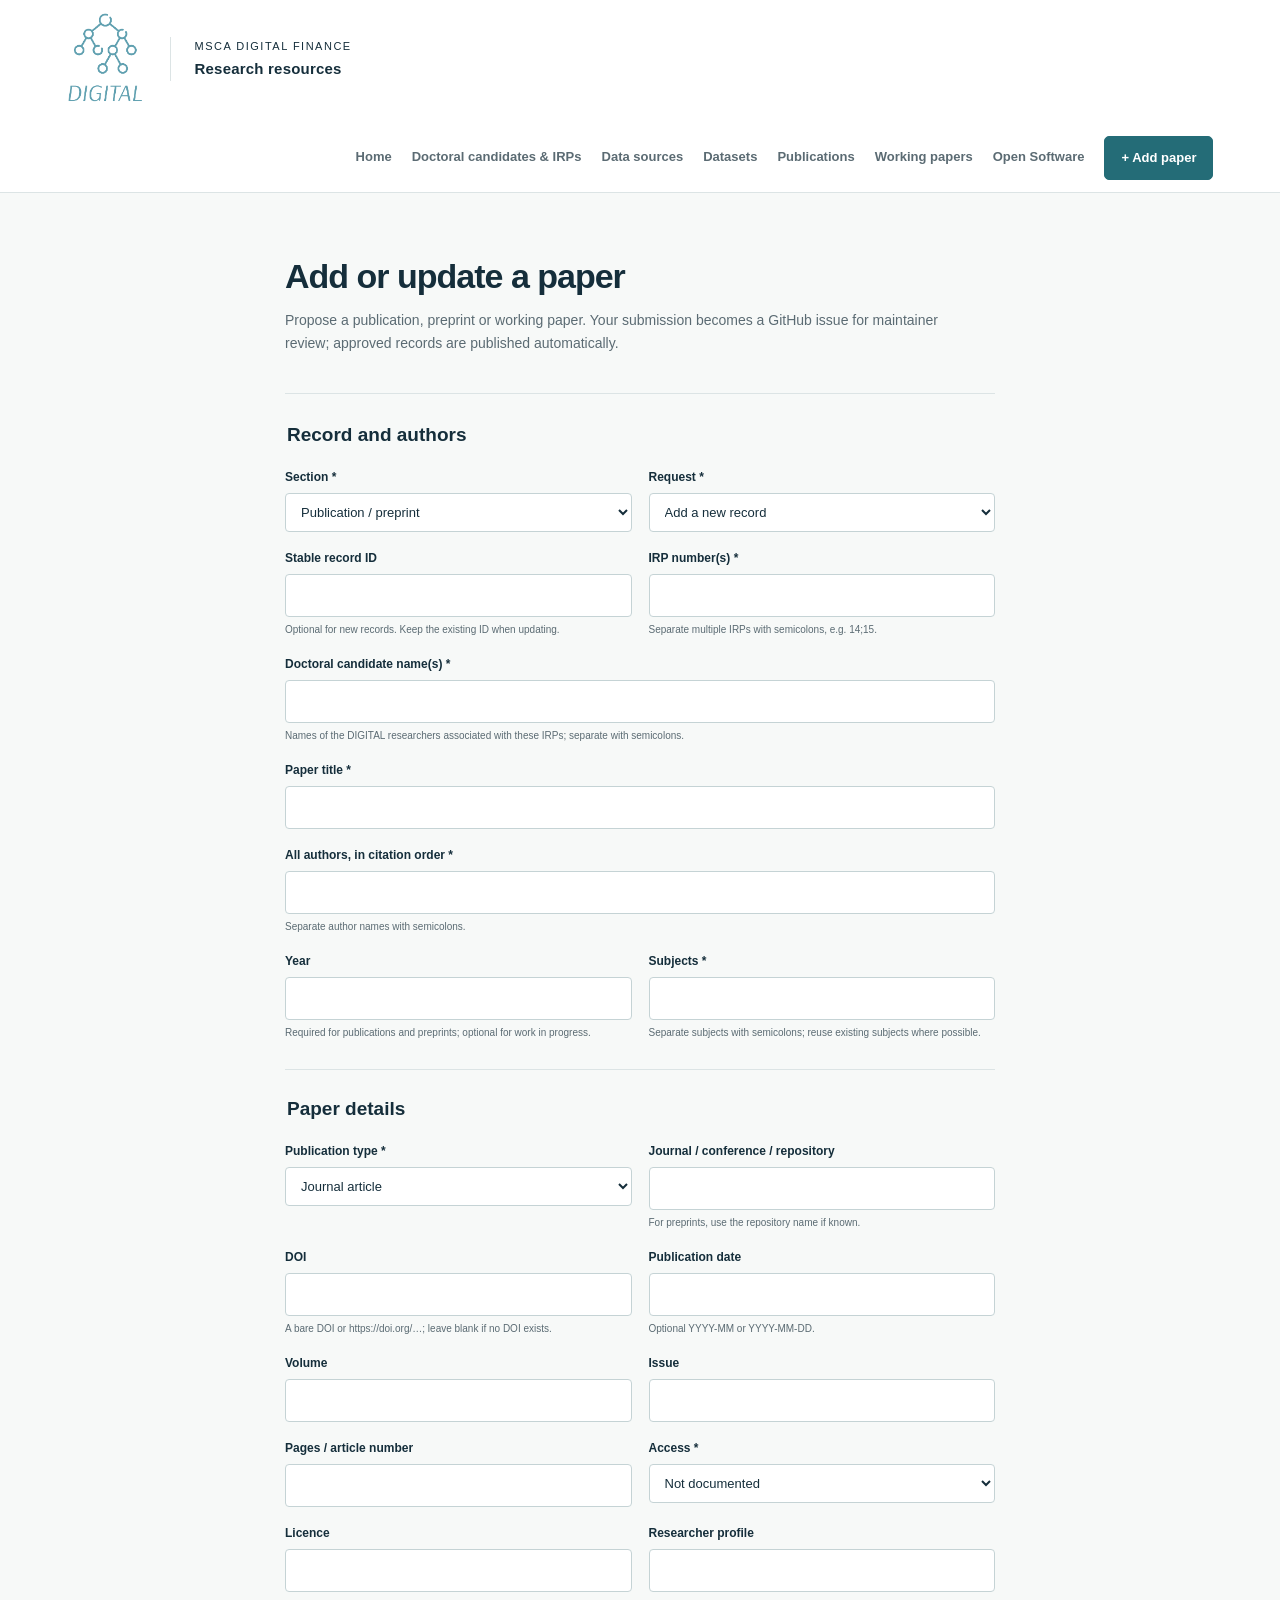
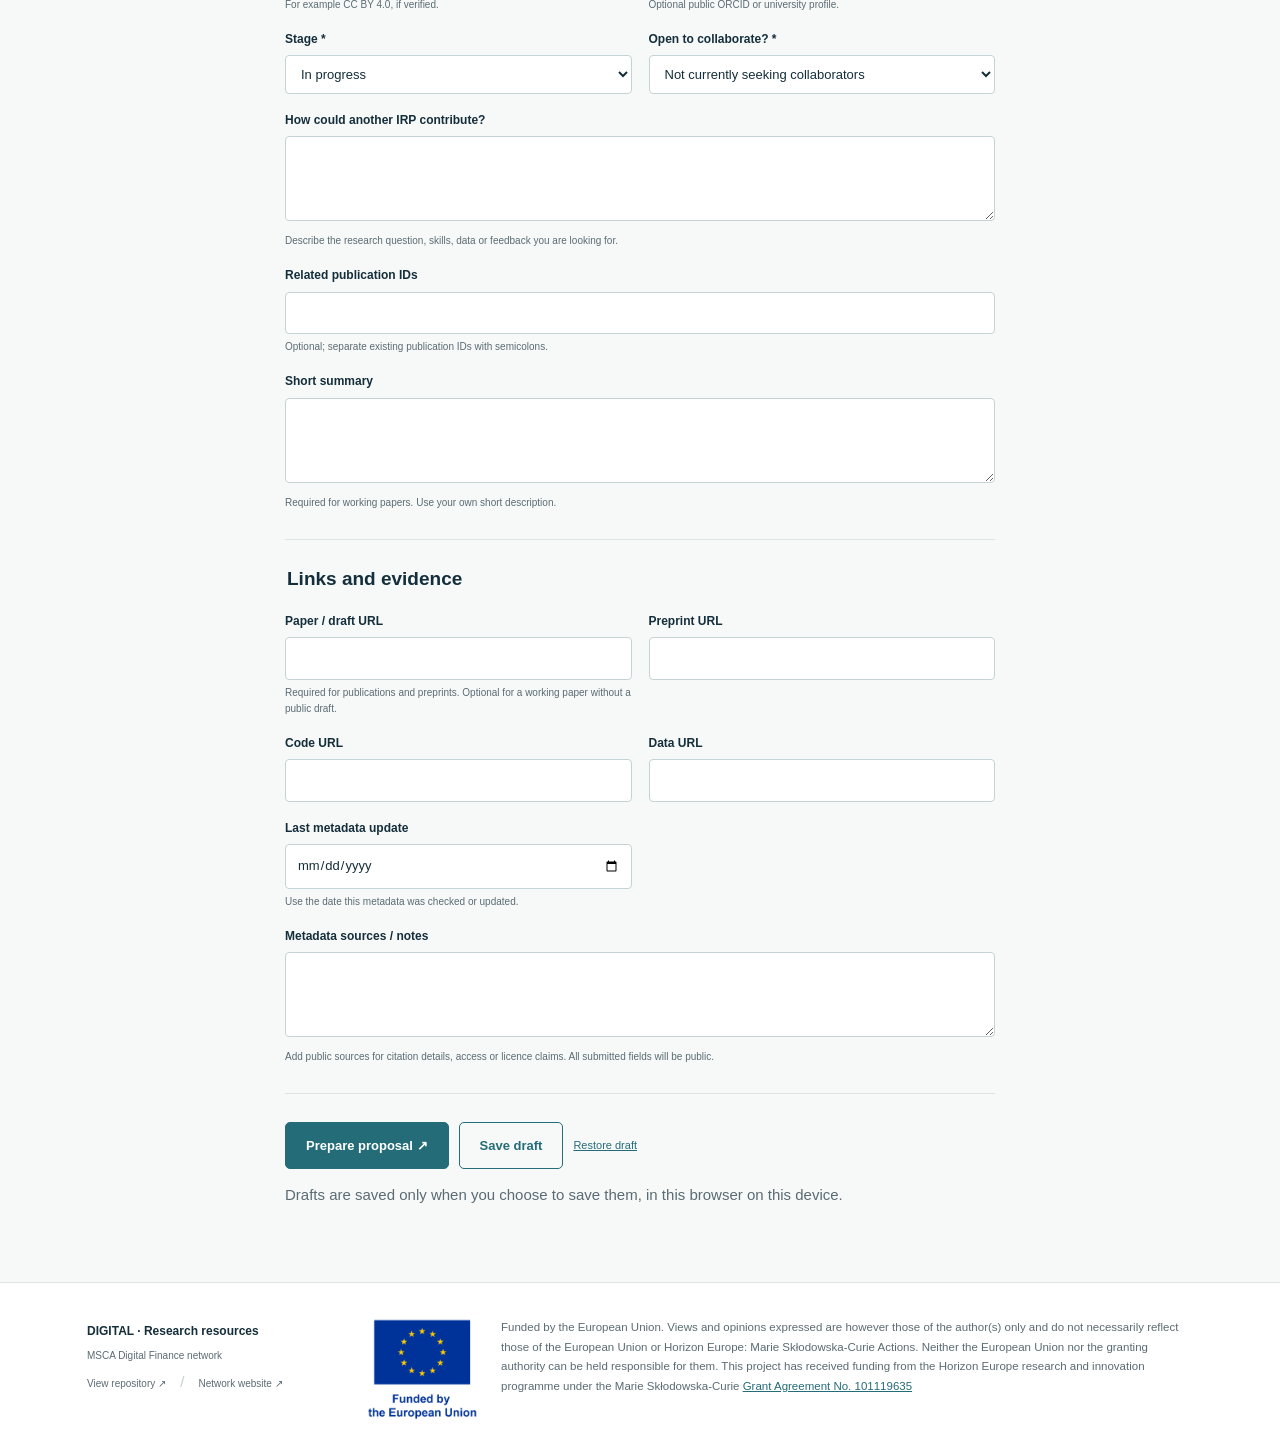
==== commit 019f8d2b: "Keep working paper collaboration requests in the catalogue" ====
--- a/site/contribute.html
+++ b/site/contribute.html
@@ -1,2 +1,2 @@
 <!doctype html>
-<html lang="en"><head><meta charset="utf-8"><meta name="viewport" content="width=device-width,initial-scale=1"><meta name="description" content="Publications, preprints and working papers from doctoral candidates in the MSCA Digital Finance network."><title>Add or update a paper · DIGITAL</title><link rel="stylesheet" href="assets/styles.css"><script src="assets/publications.js" defer></script></head><body><a class="skip" href="#main">Skip to content</a><header class="header"><a class="brand" href="/" aria-label="DIGITAL research resources home"><span class="logo-crop"><img src="assets/digital-logo.png" alt="DIGITAL"></span><span class="brand-label">MSCA Digital Finance<br><strong>Research resources</strong></span></a><nav aria-label="Main navigation"><a href="/">Home</a><a href="/irps/">Doctoral candidates &amp; IRPs</a><a href="/Data_inventory/">Data sources</a><a href="/Data_inventory/datasets.html">Datasets</a><a href="/Publications/">Publications</a><a href="/Publications/working-papers.html">Working papers</a><a href="/Open_Software/">Open Software</a><a class="button small" href="/Publications/contribute.html">+ Add paper</a></nav></header><main id="main"><div class="page-content research-form"><div class="page-heading"><h1>Add or update a paper</h1><p>Propose a publication, preprint or working paper. Your submission becomes a GitHub issue for maintainer review; approved records are published automatically.</p></div><noscript><p>This form requires JavaScript. <a href="https://github.com/MSCA-DN-Digital-Finance/Publications/issues/new?template=research-proposal.md">Open a research proposal on GitHub</a>.</p></noscript><form id="research-form"><fieldset><legend>Record and authors</legend><div class="form-grid"><div class="field "><label for="kind">Section *</label><select id="kind" name="kind" required><option value="publication">Publication / preprint</option><option value="working-paper">Working paper</option></select></div><div class="field "><label for="action">Request *</label><select id="action" name="action" required><option value="add">Add a new record</option><option value="update">Update an existing record</option></select></div><div class="field "><label for="id">Stable record ID</label><input id="id" name="id" type="text" maxlength="700" pattern="[a-z0-9]+(-[a-z0-9]+)*"><small>Optional for new records. Keep the existing ID when updating.</small></div><div class="field "><label for="irp_numbers">IRP number(s) *</label><input id="irp_numbers" name="irp_numbers" type="text" maxlength="700" required pattern="[1-9][0-9]*(;[1-9][0-9]*)*"><small>Separate multiple IRPs with semicolons, e.g. 14;15.</small></div><div class="field wide"><label for="researcher_names">Doctoral candidate name(s) *</label><input id="researcher_names" name="researcher_names" type="text" maxlength="700" required><small>Names of the DIGITAL researchers associated with these IRPs; separate with semicolons.</small></div><div class="field wide"><label for="title">Paper title *</label><input id="title" name="title" type="text" maxlength="700" required></div><div class="field wide"><label for="authors">All authors, in citation order *</label><input id="authors" name="authors" type="text" maxlength="700" required><small>Separate author names with semicolons.</small></div><div class="field "><label for="year">Year</label><input id="year" name="year" type="text" maxlength="700" pattern="(18|19|20|21)[0-9]{2}"><small>Required for publications and preprints; optional for work in progress.</small></div><div class="field "><label for="subjects">Subjects *</label><input id="subjects" name="subjects" type="text" maxlength="700" required><small>Separate subjects with semicolons; reuse existing subjects where possible.</small></div></div></fieldset><fieldset><legend>Paper details</legend><div class="form-grid"><div class="field " data-for="publication"><label for="type">Publication type *</label><select id="type" name="type" required><option value="journal-article">Journal article</option><option value="conference-paper">Conference paper</option><option value="preprint">Preprint</option><option value="book-chapter">Book chapter</option><option value="other">Other</option></select></div><div class="field " data-for="publication"><label for="venue">Journal / conference / repository</label><input id="venue" name="venue" type="text" maxlength="700"><small>For preprints, use the repository name if known.</small></div><div class="field " data-for="publication"><label for="doi">DOI</label><input id="doi" name="doi" type="text" maxlength="700"><small>A bare DOI or https://doi.org/…; leave blank if no DOI exists.</small></div><div class="field " data-for="publication"><label for="publication_date">Publication date</label><input id="publication_date" name="publication_date" type="text" maxlength="700" pattern="[0-9]{4}-[0-9]{2}(-[0-9]{2})?"><small>Optional YYYY-MM or YYYY-MM-DD.</small></div><div class="field " data-for="publication"><label for="volume">Volume</label><input id="volume" name="volume" type="text" maxlength="700"></div><div class="field " data-for="publication"><label for="issue">Issue</label><input id="issue" name="issue" type="text" maxlength="700"></div><div class="field " data-for="publication"><label for="pages">Pages / article number</label><input id="pages" name="pages" type="text" maxlength="700"></div><div class="field " data-for="publication"><label for="access">Access *</label><select id="access" name="access" required><option value="unknown">Not documented</option><option value="open-access">Open access</option><option value="subscription">Subscription / institutional</option></select></div><div class="field " data-for="publication"><label for="license">Licence</label><input id="license" name="license" type="text" maxlength="700"><small>For example CC BY 4.0, if verified.</small></div><div class="field " data-for="publication"><label for="researcher_url">Researcher profile</label><input id="researcher_url" name="researcher_url" type="url" maxlength="700"><small>Optional public ORCID or university profile.</small></div><div class="field " data-for="working-paper"><label for="status">Stage *</label><select id="status" name="status" required><option value="in-progress">In progress</option><option value="idea">Research idea</option><option value="draft">Draft available</option><option value="under-review">Under review</option><option value="paused">Paused</option><option value="completed">Completed</option></select></div><div class="field " data-for="working-paper"><label for="open_to_collaborate">Open to collaborate? *</label><select id="open_to_collaborate" name="open_to_collaborate" required><option value="no">Not currently seeking collaborators</option><option value="yes">Yes — open to collaborate</option></select></div><div class="field wide" data-for="working-paper"><label for="collaboration_needs">How could another IRP contribute?</label><textarea id="collaboration_needs" name="collaboration_needs" rows="3" maxlength="2500"></textarea><small>Describe the research question, skills, data or feedback you are looking for.</small></div><div class="field " data-for="working-paper"><label for="contact_url">Public profile / discussion link</label><input id="contact_url" name="contact_url" type="url" maxlength="700"><small>Required when open to collaborate. Use a public profile or project discussion page; do not add private contact details.</small></div><div class="field wide" data-for="working-paper"><label for="related_publication_ids">Related publication IDs</label><input id="related_publication_ids" name="related_publication_ids" type="text" maxlength="700"><small>Optional; separate existing publication IDs with semicolons.</small></div><div class="field wide"><label for="summary">Short summary</label><textarea id="summary" name="summary" rows="3" maxlength="2500"></textarea><small>Required for working papers. Use your own short description.</small></div></div></fieldset><fieldset><legend>Links and evidence</legend><div class="form-grid"><div class="field "><label for="link">Paper / draft URL</label><input id="link" name="link" type="url" maxlength="700"><small>Required for publications and preprints. Optional for a working paper without a public draft.</small></div><div class="field " data-for="publication"><label for="preprint_url">Preprint URL</label><input id="preprint_url" name="preprint_url" type="url" maxlength="700"></div><div class="field "><label for="code_url">Code URL</label><input id="code_url" name="code_url" type="url" maxlength="700"></div><div class="field "><label for="data_url">Data URL</label><input id="data_url" name="data_url" type="url" maxlength="700"></div><div class="field "><label for="last_updated">Last metadata update</label><input id="last_updated" name="last_updated" type="date" maxlength="700"><small>Use the date this metadata was checked or updated.</small></div><div class="field wide"><label for="provenance">Metadata sources / notes</label><textarea id="provenance" name="provenance" rows="3" maxlength="2500"></textarea><small>Add public sources for citation details, access or licence claims. All submitted fields will be public.</small></div></div></fieldset><div class="form-actions"><button class="button" type="submit">Prepare proposal ↗</button><button class="button secondary" type="button" id="save-draft">Save draft</button><button class="text-button" type="button" id="restore-draft">Restore draft</button></div><p id="form-status" class="form-status" role="status" aria-live="polite"></p><section id="proposal-review" hidden><h2>Review your proposal</h2><p>No information has been sent. Open the issue, review it on GitHub, then submit it. A maintainer approves it by adding <code>publication-approved</code>; the CSV and website update automatically.</p><pre id="proposal-json" tabindex="0"></pre><div class="form-actions"><a id="open-issue" class="button" target="_blank" rel="noopener noreferrer">Open proposal on GitHub ↗</a><button id="download-json" class="button secondary" type="button">Download proposal JSON ↓</button></div><p id="long-proposal" hidden>This proposal is too long for a prefilled link. Download the JSON, then paste it into exactly one fenced <code>json</code> block in <a href="https://github.com/MSCA-DN-Digital-Finance/Publications/issues/new?template=research-proposal.md">a new issue</a>.</p></section><p class="muted">Drafts are saved only when you choose to save them, in this browser on this device.</p></form></div></main><footer class="footer"><div><strong>DIGITAL · Research resources</strong><p>MSCA Digital Finance network</p><a href="https://github.com/MSCA-DN-Digital-Finance/Publications">View repository ↗</a> <span class="footer-separator">/</span> <a href="https://www.digital-finance-msca.com/">Network website ↗</a></div><div class="funding"><img src="assets/eu-funded.png" alt="Funded by the European Union"><p class="funding-statement">Funded by the European Union. Views and opinions expressed are however those of the author(s) only and do not necessarily reflect those of the European Union or Horizon Europe: Marie Skłodowska-Curie Actions. Neither the European Union nor the granting authority can be held responsible for them. This project has received funding from the Horizon Europe research and innovation programme under the Marie Skłodowska-Curie <a href="https://cordis.europa.eu/project/id/101119635" target="_blank" rel="noopener noreferrer">Grant Agreement No. 101119635</a></p></div></footer><!-- RESEARCH_DATA --></body></html>
+<html lang="en"><head><meta charset="utf-8"><meta name="viewport" content="width=device-width,initial-scale=1"><meta name="description" content="Publications, preprints and working papers from doctoral candidates in the MSCA Digital Finance network."><title>Add or update a paper · DIGITAL</title><link rel="stylesheet" href="assets/styles.css"><script src="assets/publications.js" defer></script></head><body><a class="skip" href="#main">Skip to content</a><header class="header"><a class="brand" href="/" aria-label="DIGITAL research resources home"><span class="logo-crop"><img src="assets/digital-logo.png" alt="DIGITAL"></span><span class="brand-label">MSCA Digital Finance<br><strong>Research resources</strong></span></a><nav aria-label="Main navigation"><a href="/">Home</a><a href="/irps/">Doctoral candidates &amp; IRPs</a><a href="/Data_inventory/">Data sources</a><a href="/Data_inventory/datasets.html">Datasets</a><a href="/Publications/">Publications</a><a href="/Publications/working-papers.html">Working papers</a><a href="/Open_Software/">Open Software</a><a class="button small" href="/Publications/contribute.html">+ Add paper</a></nav></header><main id="main"><div class="page-content research-form"><div class="page-heading"><h1>Add or update a paper</h1><p>Propose a publication, preprint or working paper. Your submission becomes a GitHub issue for maintainer review; approved records are published automatically.</p></div><noscript><p>This form requires JavaScript. <a href="https://github.com/MSCA-DN-Digital-Finance/Publications/issues/new?template=research-proposal.md">Open a research proposal on GitHub</a>.</p></noscript><form id="research-form"><fieldset><legend>Record and authors</legend><div class="form-grid"><div class="field "><label for="kind">Section *</label><select id="kind" name="kind" required><option value="publication">Publication / preprint</option><option value="working-paper">Working paper</option></select></div><div class="field "><label for="action">Request *</label><select id="action" name="action" required><option value="add">Add a new record</option><option value="update">Update an existing record</option></select></div><div class="field "><label for="id">Stable record ID</label><input id="id" name="id" type="text" maxlength="700" pattern="[a-z0-9]+(-[a-z0-9]+)*"><small>Optional for new records. Keep the existing ID when updating.</small></div><div class="field "><label for="irp_numbers">IRP number(s) *</label><input id="irp_numbers" name="irp_numbers" type="text" maxlength="700" required pattern="[1-9][0-9]*(;[1-9][0-9]*)*"><small>Separate multiple IRPs with semicolons, e.g. 14;15.</small></div><div class="field wide"><label for="researcher_names">Doctoral candidate name(s) *</label><input id="researcher_names" name="researcher_names" type="text" maxlength="700" required><small>Names of the DIGITAL researchers associated with these IRPs; separate with semicolons.</small></div><div class="field wide"><label for="title">Paper title *</label><input id="title" name="title" type="text" maxlength="700" required></div><div class="field wide"><label for="authors">All authors, in citation order *</label><input id="authors" name="authors" type="text" maxlength="700" required><small>Separate author names with semicolons.</small></div><div class="field "><label for="year">Year</label><input id="year" name="year" type="text" maxlength="700" pattern="(18|19|20|21)[0-9]{2}"><small>Required for publications and preprints; optional for work in progress.</small></div><div class="field "><label for="subjects">Subjects *</label><input id="subjects" name="subjects" type="text" maxlength="700" required><small>Separate subjects with semicolons; reuse existing subjects where possible.</small></div></div></fieldset><fieldset><legend>Paper details</legend><div class="form-grid"><div class="field " data-for="publication"><label for="type">Publication type *</label><select id="type" name="type" required><option value="journal-article">Journal article</option><option value="conference-paper">Conference paper</option><option value="preprint">Preprint</option><option value="book-chapter">Book chapter</option><option value="other">Other</option></select></div><div class="field " data-for="publication"><label for="venue">Journal / conference / repository</label><input id="venue" name="venue" type="text" maxlength="700"><small>For preprints, use the repository name if known.</small></div><div class="field " data-for="publication"><label for="doi">DOI</label><input id="doi" name="doi" type="text" maxlength="700"><small>A bare DOI or https://doi.org/…; leave blank if no DOI exists.</small></div><div class="field " data-for="publication"><label for="publication_date">Publication date</label><input id="publication_date" name="publication_date" type="text" maxlength="700" pattern="[0-9]{4}-[0-9]{2}(-[0-9]{2})?"><small>Optional YYYY-MM or YYYY-MM-DD.</small></div><div class="field " data-for="publication"><label for="volume">Volume</label><input id="volume" name="volume" type="text" maxlength="700"></div><div class="field " data-for="publication"><label for="issue">Issue</label><input id="issue" name="issue" type="text" maxlength="700"></div><div class="field " data-for="publication"><label for="pages">Pages / article number</label><input id="pages" name="pages" type="text" maxlength="700"></div><div class="field " data-for="publication"><label for="access">Access *</label><select id="access" name="access" required><option value="unknown">Not documented</option><option value="open-access">Open access</option><option value="subscription">Subscription / institutional</option></select></div><div class="field " data-for="publication"><label for="license">Licence</label><input id="license" name="license" type="text" maxlength="700"><small>For example CC BY 4.0, if verified.</small></div><div class="field " data-for="publication"><label for="researcher_url">Researcher profile</label><input id="researcher_url" name="researcher_url" type="url" maxlength="700"><small>Optional public ORCID or university profile.</small></div><div class="field " data-for="working-paper"><label for="status">Stage *</label><select id="status" name="status" required><option value="in-progress">In progress</option><option value="idea">Research idea</option><option value="draft">Draft available</option><option value="under-review">Under review</option><option value="paused">Paused</option><option value="completed">Completed</option></select></div><div class="field " data-for="working-paper"><label for="open_to_collaborate">Open to collaborate? *</label><select id="open_to_collaborate" name="open_to_collaborate" required><option value="no">Not currently seeking collaborators</option><option value="yes">Yes — open to collaborate</option></select></div><div class="field wide" data-for="working-paper"><label for="collaboration_needs">How could another IRP contribute?</label><textarea id="collaboration_needs" name="collaboration_needs" rows="3" maxlength="2500"></textarea><small>Describe the research question, skills, data or feedback you are looking for.</small></div><div class="field wide" data-for="working-paper"><label for="related_publication_ids">Related publication IDs</label><input id="related_publication_ids" name="related_publication_ids" type="text" maxlength="700"><small>Optional; separate existing publication IDs with semicolons.</small></div><div class="field wide"><label for="summary">Short summary</label><textarea id="summary" name="summary" rows="3" maxlength="2500"></textarea><small>Required for working papers. Use your own short description.</small></div></div></fieldset><fieldset><legend>Links and evidence</legend><div class="form-grid"><div class="field "><label for="link">Paper / draft URL</label><input id="link" name="link" type="url" maxlength="700"><small>Required for publications and preprints. Optional for a working paper without a public draft.</small></div><div class="field " data-for="publication"><label for="preprint_url">Preprint URL</label><input id="preprint_url" name="preprint_url" type="url" maxlength="700"></div><div class="field "><label for="code_url">Code URL</label><input id="code_url" name="code_url" type="url" maxlength="700"></div><div class="field "><label for="data_url">Data URL</label><input id="data_url" name="data_url" type="url" maxlength="700"></div><div class="field "><label for="last_updated">Last metadata update</label><input id="last_updated" name="last_updated" type="date" maxlength="700"><small>Use the date this metadata was checked or updated.</small></div><div class="field wide"><label for="provenance">Metadata sources / notes</label><textarea id="provenance" name="provenance" rows="3" maxlength="2500"></textarea><small>Add public sources for citation details, access or licence claims. All submitted fields will be public.</small></div></div></fieldset><div class="form-actions"><button class="button" type="submit">Prepare proposal ↗</button><button class="button secondary" type="button" id="save-draft">Save draft</button><button class="text-button" type="button" id="restore-draft">Restore draft</button></div><p id="form-status" class="form-status" role="status" aria-live="polite"></p><section id="proposal-review" hidden><h2>Review your proposal</h2><p>No information has been sent. Open the issue, review it on GitHub, then submit it. A maintainer approves it by adding <code>publication-approved</code>; the CSV and website update automatically.</p><pre id="proposal-json" tabindex="0"></pre><div class="form-actions"><a id="open-issue" class="button" target="_blank" rel="noopener noreferrer">Open proposal on GitHub ↗</a><button id="download-json" class="button secondary" type="button">Download proposal JSON ↓</button></div><p id="long-proposal" hidden>This proposal is too long for a prefilled link. Download the JSON, then paste it into exactly one fenced <code>json</code> block in <a href="https://github.com/MSCA-DN-Digital-Finance/Publications/issues/new?template=research-proposal.md">a new issue</a>.</p></section><p class="muted">Drafts are saved only when you choose to save them, in this browser on this device.</p></form></div></main><footer class="footer"><div><strong>DIGITAL · Research resources</strong><p>MSCA Digital Finance network</p><a href="https://github.com/MSCA-DN-Digital-Finance/Publications">View repository ↗</a> <span class="footer-separator">/</span> <a href="https://www.digital-finance-msca.com/">Network website ↗</a></div><div class="funding"><img src="assets/eu-funded.png" alt="Funded by the European Union"><p class="funding-statement">Funded by the European Union. Views and opinions expressed are however those of the author(s) only and do not necessarily reflect those of the European Union or Horizon Europe: Marie Skłodowska-Curie Actions. Neither the European Union nor the granting authority can be held responsible for them. This project has received funding from the Horizon Europe research and innovation programme under the Marie Skłodowska-Curie <a href="https://cordis.europa.eu/project/id/101119635" target="_blank" rel="noopener noreferrer">Grant Agreement No. 101119635</a></p></div></footer><!-- RESEARCH_DATA --></body></html>
--- a/site/assets/styles.css
+++ b/site/assets/styles.css
@@ -46,3 +46,5 @@
 /* Full EU funding acknowledgement on every page. */
 .footer{align-items:flex-start;gap:30px}.footer>div:first-child{flex:0 1 250px}.funding{flex:1;max-width:900px;align-items:flex-start;gap:22px}.funding img{width:112px;flex-shrink:0}.funding .funding-statement{margin:0;border:0;padding:0;font-size:11.5px;line-height:1.7;color:var(--muted)}.funding-statement a{font-size:inherit;color:var(--teal);text-decoration:underline}
 @media(max-width:760px){.footer>div:first-child{flex:initial}.funding{flex:initial;width:100%;gap:15px;max-width:none}.funding img{width:90px}.funding .funding-statement{font-size:11px}}
+
+.paper-collaborators{margin:20px 0;border-top:1px solid var(--line);padding-top:15px}.paper-collaborators h3{font-size:13px}.paper-collaborators ul{list-style:none;margin:0;padding:0}.paper-collaborators li{padding:12px 14px;border:1px solid var(--line);border-radius:5px;margin:8px 0;font-size:12px;background:#f7faf9}.paper-collaborators li p{white-space:pre-line;margin:7px 0}.paper-collaborators .inline-links{font-size:11px}.collaboration-page{max-width:1000px}.collaboration-page .form-grid{margin-bottom:24px}.collaboration-page select[multiple]{min-height:140px}.collaboration-page #request-review{margin-top:35px;border-top:1px solid var(--line);padding-top:25px}.collaboration-note .button{margin-top:8px}.collaboration-page #paper-needs{font-size:12px;margin-top:9px}
